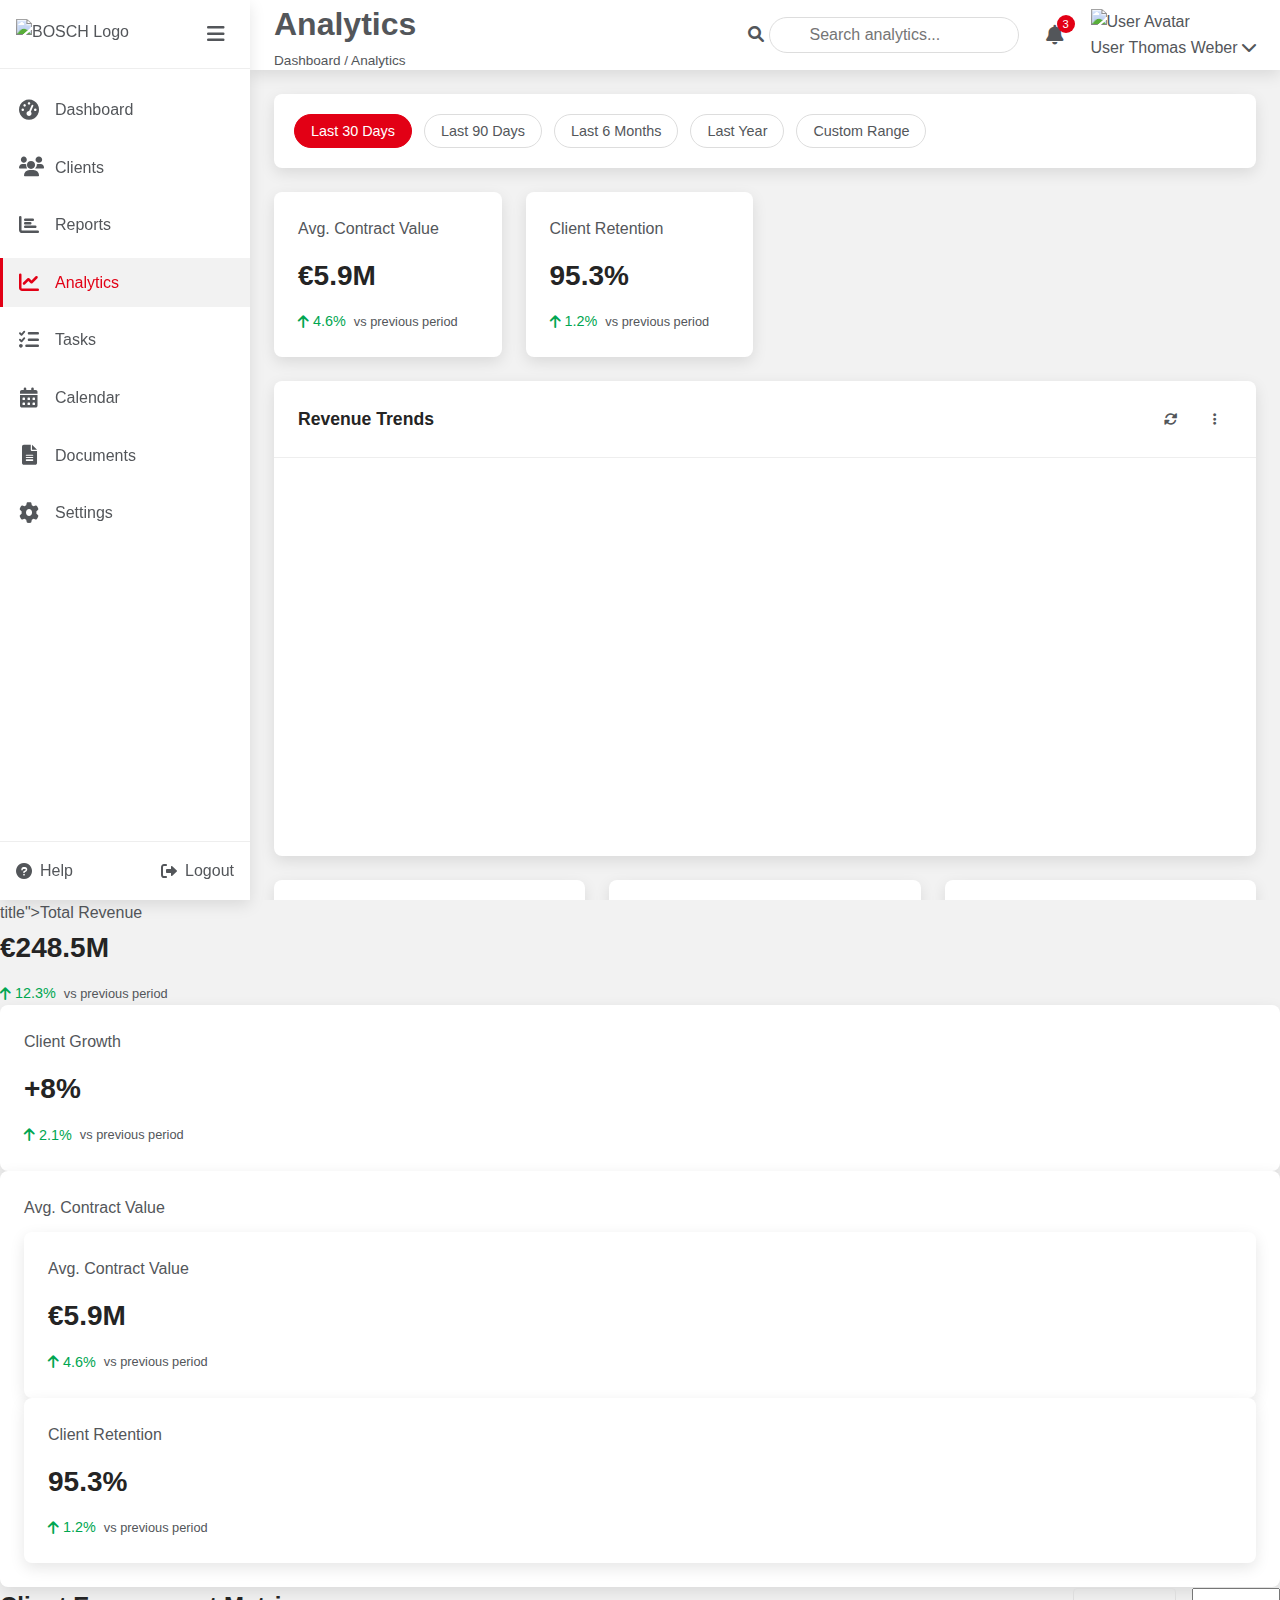
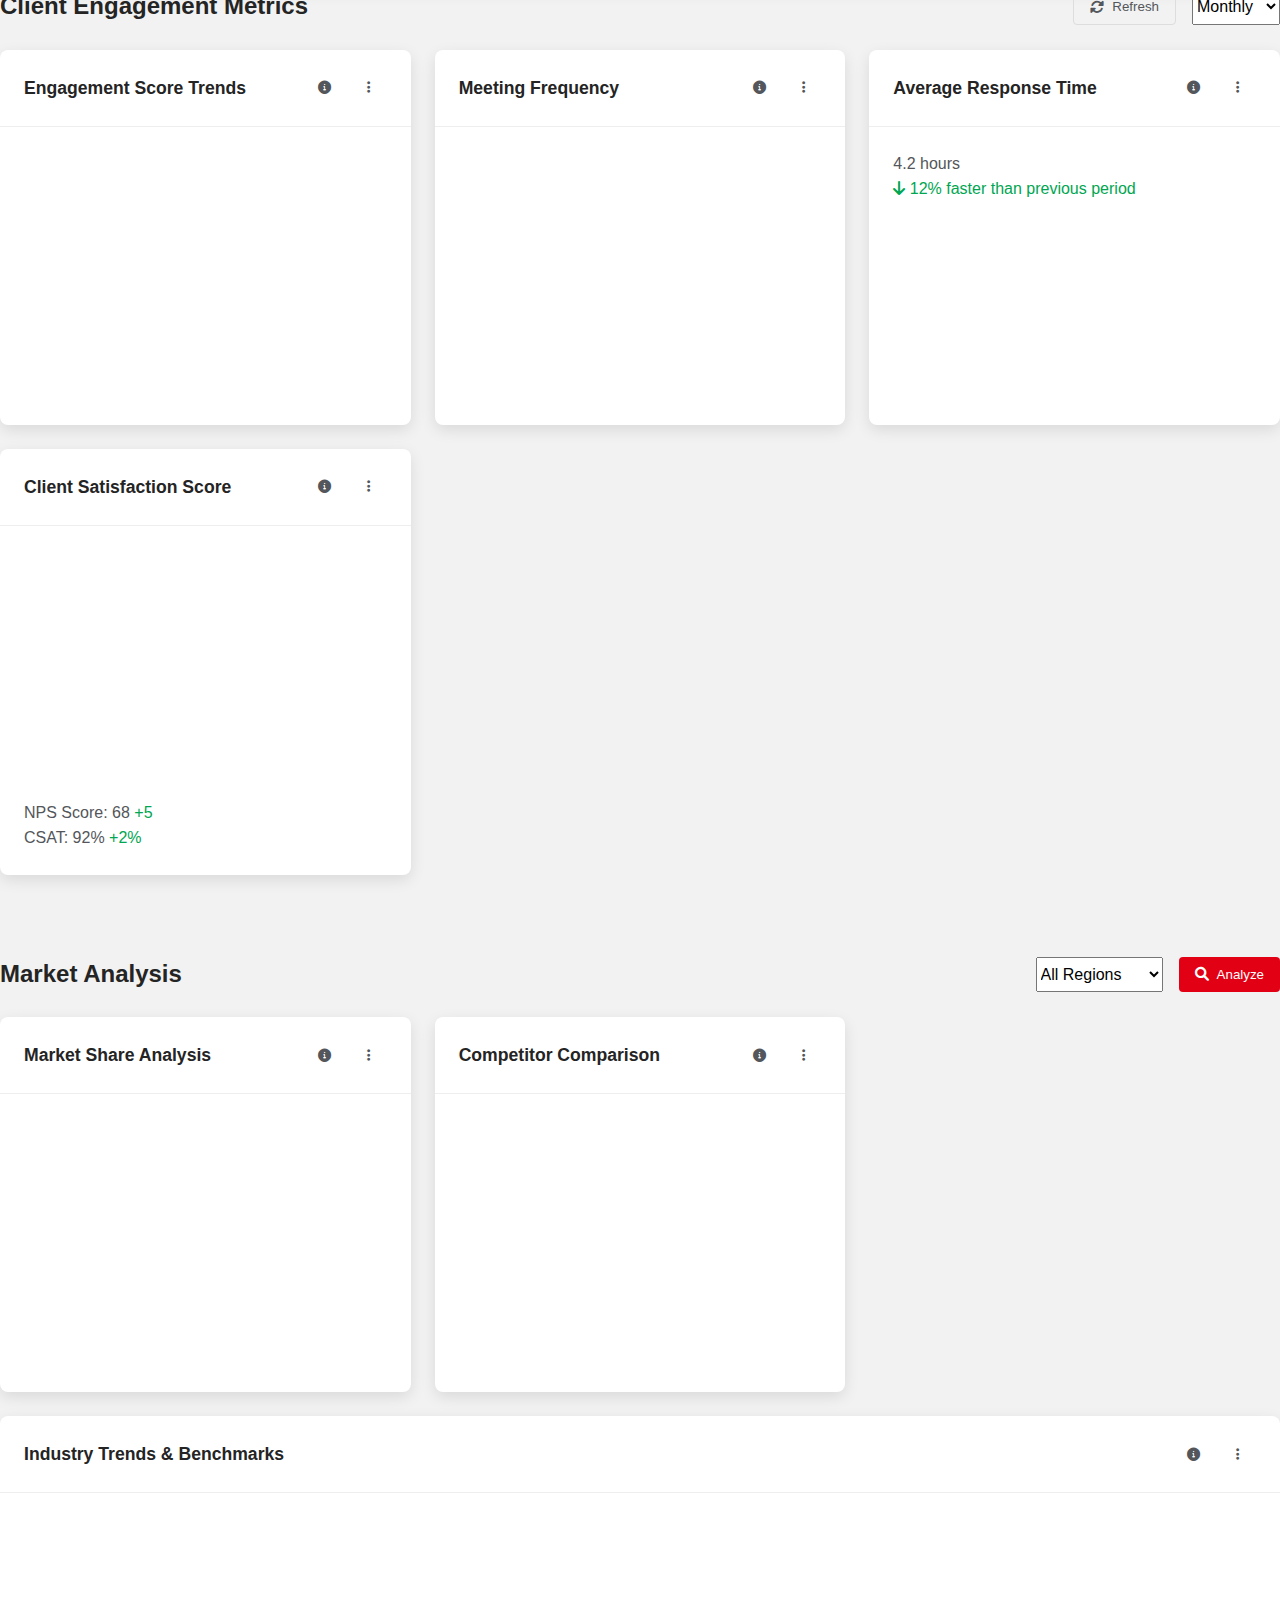
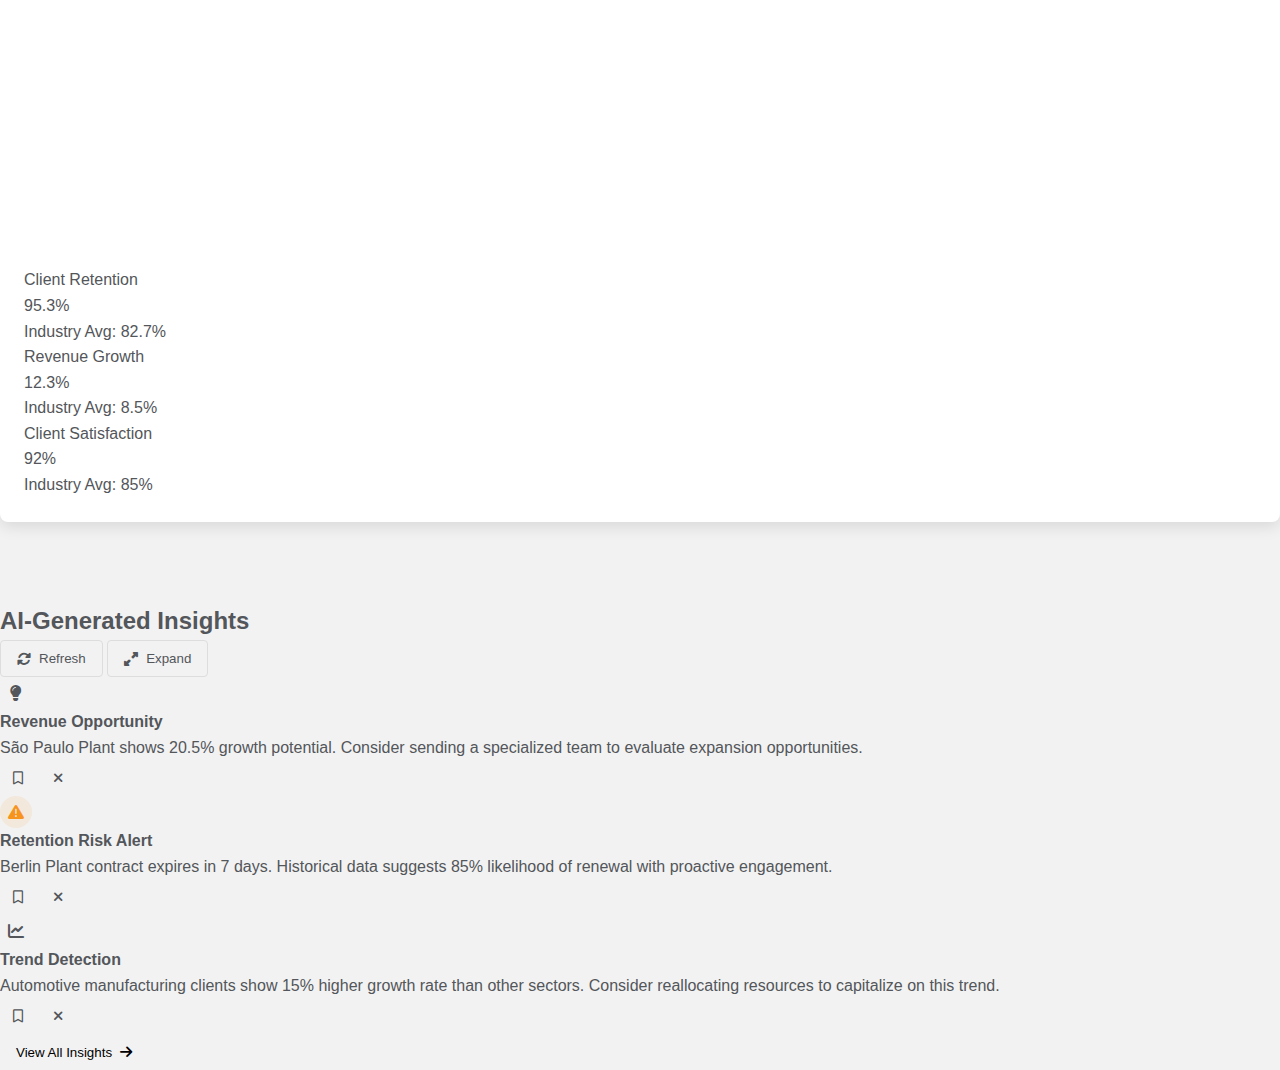
==== analytics.html @ 1b604977 "update" ====
<!DOCTYPE html>
<html lang="en">
<head>
    <meta charset="UTF-8">
    <meta name="viewport" content="width=device-width, initial-scale=1.0">
    <title>Analytics - BOSCH CMS</title>
    <link rel="stylesheet" href="css/analytics.css">
    <link rel="stylesheet" href="https://cdnjs.cloudflare.com/ajax/libs/font-awesome/6.0.0-beta3/css/all.min.css">
    <link rel="shortcut icon" href="assets/favicon.ico" type="image/x-icon">
</head>
<body>
    <div class="dashboard-container">
        <!-- Sidebar Navigation -->
        <aside class="sidebar">
            <div class="sidebar-header">
                <img src="assets/bosch-logo.png" alt="BOSCH Logo" class="logo">
                <button class="sidebar-toggle" id="sidebarToggle">
                    <i class="fas fa-bars"></i>
                </button>
            </div>
            
            <nav class="sidebar-nav">
                <ul>
                    <li>
                        <a href="dashboard.html">
                            <i class="fas fa-tachometer-alt"></i>
                            <span>Dashboard</span>
                        </a>
                    </li>
                    <li>
                        <a href="clients.html">
                            <i class="fas fa-users"></i>
                            <span>Clients</span>
                        </a>
                    </li>
                    <li>
                        <a href="reports.html">
                            <i class="fas fa-chart-bar"></i>
                            <span>Reports</span>
                        </a>
                    </li>
                    <li class="active">
                        <a href="analytics.html">
                            <i class="fas fa-chart-line"></i>
                            <span>Analytics</span>
                        </a>
                    </li>
                    <li>
                        <a href="tasks.html">
                            <i class="fas fa-tasks"></i>
                            <span>Tasks</span>
                        </a>
                    </li>
                    <li>
                        <a href="calendar.html">
                            <i class="fas fa-calendar-alt"></i>
                            <span>Calendar</span>
                        </a>
                    </li>
                    <li>
                        <a href="documents.html">
                            <i class="fas fa-file-alt"></i>
                            <span>Documents</span>
                        </a>
                    </li>
                    <li>
                        <a href="settings.html">
                            <i class="fas fa-cog"></i>
                            <span>Settings</span>
                        </a>
                    </li>
                </ul>
            </nav>
            
            <div class="sidebar-footer">
                <a href="help.html">
                    <i class="fas fa-question-circle"></i>
                    <span>Help</span>
                </a>
                <a href="index.html" id="logoutBtn">
                    <i class="fas fa-sign-out-alt"></i>
                    <span>Logout</span>
                </a>
            </div>
        </aside>

        <!-- Main Content Area -->
        <main class="main-content">
            <!-- Top Navigation Bar -->
<header class="top-navbar">
    <div class="header-left">
        <h1>Analytics</h1>
        <div class="breadcrumb-container">
            <nav class="breadcrumb">
                <a href="dashboard.html">Dashboard</a> / 
                <span>Analytics</span>
            </nav>
        </div>
    </div>
    
    <div class="navbar-actions">
        <div class="search-container">
            <span class="search-icon">
                <i class="fas fa-search"></i>
            </span>
            <input type="text" placeholder="Search analytics..." id="analyticsSearch">
        </div>
        
        <div class="notifications">
            <button class="notification-btn">
                <i class="fas fa-bell"></i>
                <span class="notification-badge">3</span>
            </button>
            <div class="notification-dropdown">
                <div class="notification-header">
                    <h3>Notifications</h3>
                    <a href="#" id="markAllRead">Mark all as read</a>
                </div>
                <ul class="notification-list">
                    <li class="unread">
                        <div class="notification-icon">
                            <i class="fas fa-user-plus"></i>
                        </div>
                        <div class="notification-content">
                            <p>New client <strong>Stuttgart Plant</strong> has been added</p>
                            <span class="notification-time">1 hour ago</span>
                        </div>
                    </li>
                    <li class="unread">
                        <div class="notification-icon">
                            <i class="fas fa-file-alt"></i>
                        </div>
                        <div class="notification-content">
                            <p>Monthly report for <strong>Munich Plant</strong> is ready</p>
                            <span class="notification-time">3 hours ago</span>
                        </div>
                    </li>
                    <li class="unread">
                        <div class="notification-icon">
                            <i class="fas fa-exclamation-triangle"></i>
                        </div>
                        <div class="notification-content">
                            <p><strong>Berlin Plant</strong> contract is expiring in 7 days</p>
                            <span class="notification-time">Yesterday</span>
                        </div>
                    </li>
                </ul>
                <div class="notification-footer">
                    <a href="notifications.html">View all notifications</a>
                </div>
            </div>
        </div>
        
        <div class="user-profile">
            <div class="avatar-container">
                <img src="assets/user-avatar.jpg" alt="User Avatar">
            </div>
            <div class="user-info">
                <span class="user-label">User</span>
                <span class="user-name">Thomas Weber</span>
                <i class="fas fa-chevron-down"></i>
            </div>
            <div class="profile-dropdown">
                <ul>
                    <li>
                        <a href="profile.html">
                            <i class="fas fa-user"></i>
                            My Profile
                        </a>
                    </li>
                    <li>
                        <a href="settings.html">
                            <i class="fas fa-cog"></i>
                            Settings
                        </a>
                    </li>
                    <li>
                        <a href="help.html">
                            <i class="fas fa-question-circle"></i>
                            Help Center
                        </a>
                    </li>
                    <li class="divider"></li>
                    <li>
                        <a href="index.html" id="logoutBtnMenu">
                            <i class="fas fa-sign-out-alt"></i>
                            Logout
                        </a>
                    </li>
                </ul>
            </div>
        </div>
    </div>
</header>

            <!-- Analytics Content -->
            <div class="content-wrapper">
                <!-- Date Range Filter -->
                <div class="date-range-filter">
                    <div class="date-range-presets">
                        <button class="date-preset active" data-range="30">Last 30 Days</button>
                        <button class="date-preset" data-range="90">Last 90 Days</button>
                        <button class="date-preset" data-range="180">Last 6 Months</button>
                        <button class="date-preset" data-range="365">Last Year</button>
                        <button class="date-preset" data-range="custom">Custom Range</button>
                    </div>
                    <div class="date-range-custom" style="display: none;">
                        <div class="date-inputs">
                            <div class="date-input-group">
                                <label for="startDate">Start Date</label>
                                <input type="date" id="startDate">
                            </div>
                            <span class="date-separator">to</span>
                            <div class="date-input-group">
                                <label for="endDate">End Date</label>
                                <input type="date" id="endDate">
                            </div>
                        </div>
                        <button class="btn btn-primary" id="applyDateRange">Apply</button>
                    </div>
                </div>

                <!-- KPI Summary Cards -->
                <div class="kpi-cards">
                    <div class="kpi-card">
                        <div class="kpi-title">Avg. Contract Value</div>
                        <div class="kpi-value">€5.9M</div>
                        <div class="kpi-trend positive">
                            <i class="fas fa-arrow-up"></i> 4.6%
                            <span>vs previous period</span>
                        </div>
                    </div>
                    
                    <div class="kpi-card">
                        <div class="kpi-title">Client Retention</div>
                        <div class="kpi-value">95.3%</div>
                        <div class="kpi-trend positive">
                            <i class="fas fa-arrow-up"></i> 1.2%
                            <span>vs previous period</span>
                        </div>
                    </div>
                </div>

                <!-- Main Analytics Dashboard -->
                <div class="analytics-dashboard">
                    <!-- Revenue Trends -->
                    <div class="analytics-card large">
                        <div class="card-header">
                            <h3>Revenue Trends</h3>
                            <div class="card-actions">
                                <button class="btn-icon" title="Refresh">
                                    <i class="fas fa-sync-alt"></i>
                                </button>
                                <button class="btn-icon" title="More Options">
                                    <i class="fas fa-ellipsis-v"></i>
                                </button>
                            </div>
                        </div>
                        <div class="card-body">
                            <div class="chart-container large">
                                <canvas id="revenueTrendChart"></canvas>
                            </div>
                        </div>
                    </div>
                    
                    <!-- Client Distribution -->
                    <div class="analytics-card">
                        <div class="card-header">
                            <h3>Client Distribution</h3>
                            <div class="card-actions">
                                <button class="btn-icon" title="Refresh">
                                    <i class="fas fa-sync-alt"></i>
                                </button>
                                <button class="btn-icon" title="More Options">
                                    <i class="fas fa-ellipsis-v"></i>
                                </button>
                            </div>
                        </div>
                        <div class="card-body">
                            <div class="chart-container">
                                <canvas id="clientDistributionChart"></canvas>
                            </div>
                        </div>
                    </div>
                    
                    <!-- Performance by Region -->
                    <div class="analytics-card">
                        <div class="card-header">
                            <h3>Performance by Region</h3>
                            <div class="card-actions">
                                <button class="btn-icon" title="Refresh">
                                    <i class="fas fa-sync-alt"></i>
                                </button>
                                <button class="btn-icon" title="More Options">
                                    <i class="fas fa-ellipsis-v"></i>
                                </button>
                            </div>
                        </div>
                        <div class="card-body">
                            <div class="chart-container">
                                <canvas id="regionPerformanceChart"></canvas>
                            </div>
                        </div>
                    </div>
                    
                    <!-- Top Performing Clients -->
                    <div class="analytics-card">
                        <div class="card-header">
                            <h3>Top Performing Clients</h3>
                            <div class="card-actions">
                                <a href="#" class="view-all">View All</a>
                            </div>
                        </div>
                        <div class="card-body">
                            <ul class="ranking-list">
                                <li class="ranking-item">
                                    <div class="rank">1</div>
                                    <div class="rank-info">
                                        <h4>Stuttgart Plant</h4>
                                        <p>Automotive Manufacturing</p>
                                    </div>
                                    <div class="rank-value">€8.5M</div>
                                </li>
                                <li class="ranking-item">
                                    <div class="rank">2</div>
                                    <div class="rank-info">
                                        <h4>Munich Plant</h4>
                                        <p>Electronics Manufacturing</p>
                                    </div>
                                    <div class="rank-value">€6.2M</div>
                                </li>
                                <li class="ranking-item">
                                    <div class="rank">3</div>
                                    <div class="rank-info">
                                        <h4>Shanghai Plant</h4>
                                        <p>Automotive Manufacturing</p>
                                    </div>
                                    <div class="rank-value">€5.8M</div>
                                </li>
                                <li class="ranking-item">
                                    <div class="rank">4</div>
                                    <div class="rank-info">
                                        <h4>Chicago Distribution</h4>
                                        <p>Distribution Center</p>
                                    </div>
                                    <div class="rank-value">€5.2M</div>
                                </li>
                                <li class="ranking-item">
                                    <div class="rank">5</div>
                                    <div class="rank-info">
                                        <h4>Berlin Plant</h4>
                                        <p>Research & Development</p>
                                    </div>
                                    <div class="rank-value">€4.7M</div>
                                </li>
                            </ul>
                        </div>
                    </div>
                    
                    <!-- Growth Opportunities -->
                    <div class="analytics-card">
                        <div class="card-header">
                            <h3>Growth Opportunities</h3>
                            <div class="card-actions">
                                <a href="#" class="view-all">View All</a>
                            </div>
                        </div>
                        <div class="card-body">
                            <ul class="ranking-list">
                                <li class="ranking-item">
                                    <div class="rank">
                                        <i class="fas fa-arrow-up positive"></i>
                                    </div>
                                    <div class="rank-info">
                                        <h4>São Paulo Plant</h4>
                                        <p>20.5% growth potential</p>
                                    </div>
                                    <div class="rank-value"><span class="badge badge-success">High</span></div>
                                </li>
                                <li class="ranking-item">
                                    <div class="rank">
                                        <i class="fas fa-arrow-up positive"></i>
                                    </div>
                                    <div class="rank-info">
                                        <h4>Bangalore Facility</h4>
                                        <p>18.2% growth potential</p>
                                    </div>
                                    <div class="rank-value"><span class="badge badge-success">High</span></div>
                                </li>
                                <li class="ranking-item">
                                    <div class="rank">
                                        <i class="fas fa-arrow-up positive"></i>
                                    </div>
                                    <div class="rank-info">
                                        <h4>Chicago Distribution</h4>
                                        <p>12.7% growth potential</p>
                                    </div>
                                    <div class="rank-value"><span class="badge badge-warning">Medium</span></div>
                                </li>
                                <li class="ranking-item">
                                    <div class="rank">
                                        <i class="fas fa-arrow-up positive"></i>
                                    </div>
                                    <div class="rank-info">
                                        <h4>Munich Plant</h4>
                                        <p>9.4% growth potential</p>
                                    </div>
                                    <div class="rank-value"><span class="badge badge-warning">Medium</span></div>
                                </li>
                                <li class="ranking-item">
                                    <div class="rank">
                                        <i class="fas fa-arrow-up positive"></i>
                                    </div>
                                    <div class="rank-info">
                                        <h4>Berlin Plant</h4>
                                        <p>5.2% growth potential</p>
                                    </div>
                                    <div class="rank-value"><span class="badge badge-secondary">Low</span></div>
                                </li>
                            </ul>
                        </div>
                    </div>
                    
                    <!-- Retention Risk Clients -->
                    <div class="analytics-card">
                        <div class="card-header">
                            <h3>Retention Risk</h3>
                            <div class="card-actions">
                                <a href="#" class="view-all">View All</a>
                            </div>
                        </div>
                        <div class="card-body">
                            <ul class="ranking-list">
                                <li class="ranking-item">
                                    <div class="rank">
                                        <i class="fas fa-exclamation-triangle warning"></i>
                                    </div>
                                    <div class="rank-info">
                                        <h4>Berlin Plant</h4>
                                        <p>Contract expires in 7 days</p>
                                    </div>
                                    <div class="rank-value"><span class="badge badge-danger">High Risk</span></div>
                                </li>
                                <li class="ranking-item">
                                    <div class="rank">
                                        <i class="fas fa-exclamation-triangle warning"></i>
                                    </div>
                                    <div class="rank-info">
                                        <h4>Chicago Distribution</h4>
                                        <p>3 months since last contact</p>
                                    </div>
                                    <div class="rank-value"><span class="badge badge-warning">Medium Risk</span></div>
                                </li>
                                <li class="ranking-item">
                                    <div class="rank">
                                        <i class="fas fa-exclamation-triangle warning"></i>
                                    </div>
                                    <div class="rank-info">
                                        <h4>Bangalore Facility</h4>
                                        <p>Decreasing engagement</p>
                                    </div>
                                    <div class="rank-value"><span class="badge badge-warning">Medium Risk</span></div>
                                </li>
                            </ul>
                        </div>
                    </div>
                </div>

                <!-- Comparison and Forecasting Section -->
                <div class="section-header">
                    <h2>Analysis & Forecasting</h2>
                    <a href="#" class="view-all">View Full Reports</a>
                </div>

                <div class="analytics-dashboard">
                    <!-- Year over Year Comparison -->
                    <div class="analytics-card large">
                        <div class="card-header">
                            <h3>Year over Year Comparison</h3>
                            <div class="card-actions">
                                <button class="btn-icon" title="Refresh">
                                    <i class="fas fa-sync-alt"></i>
                                </button>
                                <button class="btn-icon" title="More Options">
                                    <i class="fas fa-ellipsis-v"></i>
                                </button>
                            </div>
                        </div>
                        <div class="card-body">
                            <div class="chart-container large">
                                <canvas id="yearComparisonChart"></canvas>
                            </div>
                        </div>
                    </div>
                    
                    <!-- Revenue Forecast -->
                    <div class="analytics-card">
                        <div class="card-header">
                            <h3>Revenue Forecast</h3>
                            <div class="card-actions">
                                <button class="btn-icon" title="Refresh">
                                    <i class="fas fa-sync-alt"></i>
                                </button>
                                <button class="btn-icon" title="More Options">
                                    <i class="fas fa-ellipsis-v"></i>
                                </button>
                            </div>
                        </div>
                        <div class="card-body">
                            <div class="chart-container">
                                <canvas id="revenueForecastChart"></canvas>
                            </div>
                        </div>
                    </div>
                    
                    <!-- Seasonal Trends -->
                    <div class="analytics-card">
                        <div class="card-header">
                            <h3>Seasonal Trends</h3>
                            <div class="card-actions">
                                <button class="btn-icon" title="Refresh">
                                    <i class="fas fa-sync-alt"></i>
                                </button>
                                <button class="btn-icon" title="More Options">
                                    <i class="fas fa-ellipsis-v"></i>
                                </button>
                            </div>
                        </div>
                        <div class="card-body">
                            <div class="chart-container">
                                <canvas id="seasonalTrendsChart"></canvas>
                            </div>
                        </div>
                    </div>
                    
                    <!-- Key Insights -->
                    <div class="analytics-card">
                        <div class="card-header">
                            <h3>Key Insights</h3>
                            <div class="card-actions">
                                <button class="btn-icon" title="Refresh">
                                    <i class="fas fa-sync-alt"></i>
                                </button>
                            </div>
                        </div>
                        <div class="card-body insight-list">
                            <div class="insight-item">
                                <div class="insight-icon positive">
                                    <i class="fas fa-arrow-up"></i>
                                </div>
                                <div class="insight-content">
                                    <h4>Revenue Growth</h4>
                                    <p>Revenue has increased by 12.3% compared to the same period last year, primarily driven by growth in the Automotive sector.</p>
                                </div>
                            </div>
                            <div class="insight-item">
                                <div class="insight-icon positive">
                                    <i class="fas fa-users"></i>
                                </div>
                                <div class="insight-content">
                                    <h4>Client Acquisition</h4>
                                    <p>Client acquisition rate has improved by 8%, with particularly strong growth in the Asia-Pacific region.</p>
                                </div>
                            </div>
                            <div class="insight-item">
                                <div class="insight-icon warning">
                                    <i class="fas fa-exclamation-triangle"></i>
                                </div>
                                <div class="insight-content">
                                    <h4>Contract Renewals</h4>
                                    <p>3 major contracts are due for renewal in the next 30 days. Historical renewal rate is 92%.</p>
                                </div>
                            </div>
                            <div class="insight-item">
                                <div class="insight-icon negative">
                                    <i class="fas fa-arrow-down"></i>
                                </div>
                                <div class="insight-content">
                                    <h4>Q3 Forecast Adjustment</h4>
                                    <p>Q3 revenue forecast has been adjusted down by 2.5% due to anticipated market fluctuations.</p>
                                </div>
                            </div>
                        </div>
                    </div>
                </div>

                <!-- Advanced Analytics Section -->
                <div class="section-header">
                    <h2>Advanced Analytics</h2>
                    <div class="section-actions">
                        <button class="btn btn-outline" id="exportAnalyticsBtn">
                            <i class="fas fa-download"></i> Export Data
                        </button>
                        <button class="btn btn-primary" id="customAnalyticsBtn">
                            <i class="fas fa-cogs"></i> Custom Analysis
                        </button>
                    </div>
                </div>

                <!-- Custom Analysis Form -->
                <div class="custom-analysis-form">
                    <div class="form-row">
                        <div class="form-group">
                            <label for="analysisType">Analysis Type</label>
                            <select id="analysisType">
                                <option value="correlation">Correlation Analysis</option>
                                <option value="regression">Regression Analysis</option>
                                <option value="segment">Segmentation Analysis</option>
                                <option value="forecast">Predictive Forecast</option>
                            </select>
                        </div>
                        <div class="form-group">
                            <label for="analysisPrimary">Primary Metric</label>
                            <select id="analysisPrimary">
                                <option value="revenue">Revenue</option>
                                <option value="clients">Client Count</option>
                                <option value="contracts">Contract Value</option>
                                <option value="retention">Retention Rate</option>
                            </select>
                        </div>
                        <div class="form-group">
                            <label for="analysisSecondary">Secondary Metric</label>
                            <select id="analysisSecondary">
                                <option value="none">None</option>
                                <option value="time">Time (Temporal)</option>
                                <option value="region">Region</option>
                                <option value="type">Client Type</option>
                                <option value="size">Client Size</option>
                            </select>
                        </div>
                        <div class="form-group">
                            <label>&nbsp;</label>
                            <button class="btn btn-primary" id="runAnalysisBtn">
                                Run Analysis
                            </button>
                        </div>
                    </div>
                </div>

                <!-- Advanced Analytics Results (Initially Hidden) -->
                <div class="advanced-analytics-result" style="display: none;">
                    <div class="analytics-card large">
                        <div class="card-header">
                            <h3 id="analysisResultTitle">Correlation Analysis: Revenue vs Time</h3>
                            <div class="card-actions">
                                <button class="btn-icon" title="Download Results">
                                    <i class="fas fa-download"></i>
                                </button>
                                <button class="btn-icon" title="Close Analysis" id="closeAnalysisBtn">
                                    <i class="fas fa-times"></i>
                                </button>
                            </div>
                        </div>
                        <div class="card-body">
                            <div class="chart-container large">
                                <canvas id="customAnalysisChart"></canvas>
                            </div>
                            <div class="analysis-insights">
                                <h4>Analysis Insights</h4>
                                <ul>
                                    <li>Strong positive correlation (0.87) between revenue and time period, indicating consistent growth</li>
                                    <li>Seasonal patterns detected with peaks in Q2 and Q4</li>
                                    <li>Confidence interval: 95% (p &lt; 0.05)</li>
                                    <li>Prediction accuracy: 92.5% based on historical data validation</li>
                                </ul>
                            </div>
                        </div>
                    </div>
                </div>
            </div>
        </main>
    </div>

    <!-- Export Options Modal -->
    <div class="modal" id="exportModal">
        <div class="modal-content">
            <div class="modal-header">
                <h2>Export Analytics Data</h2>
                <button class="modal-close"><i class="fas fa-times"></i></button>
            </div>
            <div class="modal-body">
                <form id="exportForm">
                    <div class="form-group">
                        <label for="exportDatasets">Select Datasets</label>
                        <div class="checkbox-container">
                            <div class="checkbox-item">
                                <input type="checkbox" id="exportRevenue" checked>
                                <label for="exportRevenue">Revenue Data</label>
                            </div>
                            <div class="checkbox-item">
                                <input type="checkbox" id="exportClients" checked>
                                <label for="exportClients">Client Distribution</label>
                            </div>
                            <div class="checkbox-item">
                                <input type="checkbox" id="exportRegion" checked>
                                <label for="exportRegion">Regional Performance</label>
                            </div>
                            <div class="checkbox-item">
                                <input type="checkbox" id="exportForecast">
                                <label for="exportForecast">Forecast Data</label>
                            </div>
                            <div class="checkbox-item">
                                <input type="checkbox" id="exportTrends">
                                <label for="exportTrends">Trend Analysis</label>
                            </div>
                        </div>
                    </div>
                    <div class="form-row">
                        <div class="form-group">
                            <label for="exportFormat">Export Format</label>
                            <select id="exportFormat">
                                <option value="excel">Excel (.xlsx)</option>
                                <option value="csv">CSV</option>
                                <option value="pdf">PDF Report</option>
                                <option value="json">JSON</option>
                            </select>
                        </div>
                        <div class="form-group">
                            <label for="exportDateRange">Date Range</label>
                            <select id="exportDateRange">
                                <option value="current">Current Period</option>
                                <option value="30">Last 30 Days</option>
                                <option value="90">Last 90 Days</option>
                                <option value="180">Last 6 Months</option>
                                <option value="365">Last Year</option>
                                <option value="all">All Available Data</option>
                            </select>
                        </div>
                    </div>
                    <div class="form-group">
                        <label>Additional Options</label>
                        <div class="checkbox-container">
                            <div class="checkbox-item">
                                <input type="checkbox" id="includeCharts" checked>
                                <label for="includeCharts">Include Charts/Visualizations</label>
                            </div>
                            <div class="checkbox-item">
                                <input type="checkbox" id="includeAnalysis" checked>
                                <label for="includeAnalysis">Include Analysis/Insights</label>
                            </div>
                            <div class="checkbox-item">
                                <input type="checkbox" id="scheduleExport">
                                <label for="scheduleExport">Schedule Recurring Export</label>
                            </div>
                        </div>
                    </div>
                </form>
            </div>
            <div class="modal-footer">
                <button class="btn btn-outline" id="cancelExportBtn">Cancel</button>
                <button class="btn btn-primary" id="confirmExportBtn">Export Data</button>
            </div>
        </div>
    </div>

    <!-- Include Chart.js for interactive charts -->
    <script src="https://cdnjs.cloudflare.com/ajax/libs/Chart.js/3.9.1/chart.min.js"></script>
    <script src="js/analytics.js"></script>
</body>
</html>title">Total Revenue</div>
                        <div class="kpi-value">€248.5M</div>
                        <div class="kpi-trend positive">
                            <i class="fas fa-arrow-up"></i> 12.3%
                            <span>vs previous period</span>
                        </div>
                    </div>
                    
                    <div class="kpi-card">
                        <div class="kpi-title">Client Growth</div>
                        <div class="kpi-value">+8%</div>
                        <div class="kpi-trend positive">
                            <i class="fas fa-arrow-up"></i> 2.1%
                            <span>vs previous period</span>
                        </div>
                    </div>
                    
                    <div class="kpi-card">
                        <div class="kpi-title">Avg. Contract Value</div><div class="kpi-card">
                        <div class="kpi-title">Avg. Contract Value</div>
                        <div class="kpi-value">€5.9M</div>
                        <div class="kpi-trend positive">
                            <i class="fas fa-arrow-up"></i> 4.6%
                            <span>vs previous period</span>
                        </div>
                    </div>
                    
                    <div class="kpi-card">
                        <div class="kpi-title">Client Retention</div>
                        <div class="kpi-value">95.3%</div>
                        <div class="kpi-trend positive">
                            <i class="fas fa-arrow-up"></i> 1.2%
                            <span>vs previous period</span>
                        </div>
                    </div>
                </div>

                <!-- Analytics Dashboard Section for Client Engagement Metrics -->
                <div class="section-header">
                    <h2>Client Engagement Metrics</h2>
                    <div class="section-actions">
                        <button class="btn btn-outline" id="refreshEngagementBtn">
                            <i class="fas fa-sync-alt"></i> Refresh
                        </button>
                        <select id="engagementPeriodSelect">
                            <option value="weekly">Weekly</option>
                            <option value="monthly" selected>Monthly</option>
                            <option value="quarterly">Quarterly</option>
                        </select>
                    </div>
                </div>

                <div class="analytics-dashboard">
                    <!-- Client Engagement Score -->
                    <div class="analytics-card">
                        <div class="card-header">
                            <h3>Engagement Score Trends</h3>
                            <div class="card-actions">
                                <button class="btn-icon" title="Information">
                                    <i class="fas fa-info-circle"></i>
                                </button>
                                <button class="btn-icon" title="More Options">
                                    <i class="fas fa-ellipsis-v"></i>
                                </button>
                            </div>
                        </div>
                        <div class="card-body">
                            <div class="chart-container">
                                <canvas id="engagementScoreChart"></canvas>
                            </div>
                        </div>
                    </div>
                    
                    <!-- Meeting Frequency -->
                    <div class="analytics-card">
                        <div class="card-header">
                            <h3>Meeting Frequency</h3>
                            <div class="card-actions">
                                <button class="btn-icon" title="Information">
                                    <i class="fas fa-info-circle"></i>
                                </button>
                                <button class="btn-icon" title="More Options">
                                    <i class="fas fa-ellipsis-v"></i>
                                </button>
                            </div>
                        </div>
                        <div class="card-body">
                            <div class="chart-container">
                                <canvas id="meetingFrequencyChart"></canvas>
                            </div>
                        </div>
                    </div>
                    
                    <!-- Response Time -->
                    <div class="analytics-card">
                        <div class="card-header">
                            <h3>Average Response Time</h3>
                            <div class="card-actions">
                                <button class="btn-icon" title="Information">
                                    <i class="fas fa-info-circle"></i>
                                </button>
                                <button class="btn-icon" title="More Options">
                                    <i class="fas fa-ellipsis-v"></i>
                                </button>
                            </div>
                        </div>
                        <div class="card-body">
                            <div class="metric-large">
                                <span class="metric-value">4.2</span>
                                <span class="metric-unit">hours</span>
                            </div>
                            <div class="metric-comparison positive">
                                <i class="fas fa-arrow-down"></i> 12% faster than previous period
                            </div>
                            <div class="mini-chart">
                                <canvas id="responseTimeChart"></canvas>
                            </div>
                        </div>
                    </div>
                    
                    <!-- Satisfaction Score -->
                    <div class="analytics-card">
                        <div class="card-header">
                            <h3>Client Satisfaction Score</h3>
                            <div class="card-actions">
                                <button class="btn-icon" title="Information">
                                    <i class="fas fa-info-circle"></i>
                                </button>
                                <button class="btn-icon" title="More Options">
                                    <i class="fas fa-ellipsis-v"></i>
                                </button>
                            </div>
                        </div>
                        <div class="card-body">
                            <div class="chart-container">
                                <canvas id="satisfactionScoreChart"></canvas>
                            </div>
                            <div class="score-indicators">
                                <div class="score-indicator">
                                    <span class="indicator-label">NPS Score:</span>
                                    <span class="indicator-value">68</span>
                                    <span class="indicator-trend positive">+5</span>
                                </div>
                                <div class="score-indicator">
                                    <span class="indicator-label">CSAT:</span>
                                    <span class="indicator-value">92%</span>
                                    <span class="indicator-trend positive">+2%</span>
                                </div>
                            </div>
                        </div>
                    </div>
                </div>

                <!-- Market Analysis Section -->
                <div class="section-header">
                    <h2>Market Analysis</h2>
                    <div class="section-actions">
                        <select id="marketRegionSelect">
                            <option value="all">All Regions</option>
                            <option value="europe">Europe</option>
                            <option value="namerica">North America</option>
                            <option value="samerica">South America</option>
                            <option value="asia">Asia-Pacific</option>
                        </select>
                        <button class="btn btn-primary" id="marketAnalysisBtn">
                            <i class="fas fa-search"></i> Analyze
                        </button>
                    </div>
                </div>

                <div class="analytics-dashboard">
                    <!-- Market Share Analysis -->
                    <div class="analytics-card">
                        <div class="card-header">
                            <h3>Market Share Analysis</h3>
                            <div class="card-actions">
                                <button class="btn-icon" title="Information">
                                    <i class="fas fa-info-circle"></i>
                                </button>
                                <button class="btn-icon" title="More Options">
                                    <i class="fas fa-ellipsis-v"></i>
                                </button>
                            </div>
                        </div>
                        <div class="card-body">
                            <div class="chart-container">
                                <canvas id="marketShareChart"></canvas>
                            </div>
                        </div>
                    </div>
                    
                    <!-- Competitor Analysis -->
                    <div class="analytics-card">
                        <div class="card-header">
                            <h3>Competitor Comparison</h3>
                            <div class="card-actions">
                                <button class="btn-icon" title="Information">
                                    <i class="fas fa-info-circle"></i>
                                </button>
                                <button class="btn-icon" title="More Options">
                                    <i class="fas fa-ellipsis-v"></i>
                                </button>
                            </div>
                        </div>
                        <div class="card-body">
                            <div class="chart-container">
                                <canvas id="competitorChart"></canvas>
                            </div>
                        </div>
                    </div>
                    
                    <!-- Industry Trends -->
                    <div class="analytics-card large">
                        <div class="card-header">
                            <h3>Industry Trends & Benchmarks</h3>
                            <div class="card-actions">
                                <button class="btn-icon" title="Information">
                                    <i class="fas fa-info-circle"></i>
                                </button>
                                <button class="btn-icon" title="More Options">
                                    <i class="fas fa-ellipsis-v"></i>
                                </button>
                            </div>
                        </div>
                        <div class="card-body">
                            <div class="chart-container large">
                                <canvas id="industryTrendsChart"></canvas>
                            </div>
                            <div class="benchmark-indicators">
                                <div class="benchmark-item">
                                    <div class="benchmark-label">Client Retention</div>
                                    <div class="benchmark-bar">
                                        <div class="benchmark-progress" style="width: 95.3%;">95.3%</div>
                                    </div>
                                    <div class="benchmark-industry">Industry Avg: 82.7%</div>
                                </div>
                                <div class="benchmark-item">
                                    <div class="benchmark-label">Revenue Growth</div>
                                    <div class="benchmark-bar">
                                        <div class="benchmark-progress" style="width: 12.3%;">12.3%</div>
                                    </div>
                                    <div class="benchmark-industry">Industry Avg: 8.5%</div>
                                </div>
                                <div class="benchmark-item">
                                    <div class="benchmark-label">Client Satisfaction</div>
                                    <div class="benchmark-bar">
                                        <div class="benchmark-progress" style="width: 92%;">92%</div>
                                    </div>
                                    <div class="benchmark-industry">Industry Avg: 85%</div>
                                </div>
                            </div>
                        </div>
                    </div>
                </div>

                <!-- Insights Panel -->
                <div class="insights-panel">
                    <div class="insights-header">
                        <h2>AI-Generated Insights</h2>
                        <div class="insights-actions">
                            <button class="btn btn-outline btn-sm" id="refreshInsightsBtn">
                                <i class="fas fa-sync-alt"></i> Refresh
                            </button>
                            <button class="btn btn-outline btn-sm" id="expandInsightsBtn">
                                <i class="fas fa-expand-alt"></i> Expand
                            </button>
                        </div>
                    </div>
                    <div class="insights-content">
                        <div class="insight-card">
                            <div class="insight-icon">
                                <i class="fas fa-lightbulb"></i>
                            </div>
                            <div class="insight-text">
                                <h4>Revenue Opportunity</h4>
                                <p>São Paulo Plant shows 20.5% growth potential. Consider sending a specialized team to evaluate expansion opportunities.</p>
                            </div>
                            <div class="insight-actions">
                                <button class="btn-icon" title="Save Insight">
                                    <i class="far fa-bookmark"></i>
                                </button>
                                <button class="btn-icon" title="Dismiss">
                                    <i class="fas fa-times"></i>
                                </button>
                            </div>
                        </div>
                        <div class="insight-card">
                            <div class="insight-icon warning">
                                <i class="fas fa-exclamation-triangle"></i>
                            </div>
                            <div class="insight-text">
                                <h4>Retention Risk Alert</h4>
                                <p>Berlin Plant contract expires in 7 days. Historical data suggests 85% likelihood of renewal with proactive engagement.</p>
                            </div>
                            <div class="insight-actions">
                                <button class="btn-icon" title="Save Insight">
                                    <i class="far fa-bookmark"></i>
                                </button>
                                <button class="btn-icon" title="Dismiss">
                                    <i class="fas fa-times"></i>
                                </button>
                            </div>
                        </div>
                        <div class="insight-card">
                            <div class="insight-icon">
                                <i class="fas fa-chart-line"></i>
                            </div>
                            <div class="insight-text">
                                <h4>Trend Detection</h4>
                                <p>Automotive manufacturing clients show 15% higher growth rate than other sectors. Consider reallocating resources to capitalize on this trend.</p>
                            </div>
                            <div class="insight-actions">
                                <button class="btn-icon" title="Save Insight">
                                    <i class="far fa-bookmark"></i>
                                </button>
                                <button class="btn-icon" title="Dismiss">
                                    <i class="fas fa-times"></i>
                                </button>
                            </div>
                        </div>
                    </div>
                    <div class="insights-footer">
                        <button class="btn btn-text" id="viewAllInsightsBtn">
                            View All Insights <i class="fas fa-arrow-right"></i>
                        </button>
                    </div>
                </div>

            </div>
        </main>
    </div>

    <!-- AI Insights Modal -->
    <div class="modal" id="allInsightsModal">
        <div class="modal-content large">
            <div class="modal-header">
                <h2>All AI-Generated Insights</h2>
                <button class="modal-close"><i class="fas fa-times"></i></button>
            </div>
            <div class="modal-body">
                <div class="insights-filter">
                    <div class="filter-group">
                        <label for="insightTypeFilter">Type:</label>
                        <select id="insightTypeFilter">
                            <option value="all">All Types</option>
                            <option value="opportunity">Opportunities</option>
                            <option value="risk">Risks</option>
                            <option value="trend">Trends</option>
                            <option value="anomaly">Anomalies</option>
                        </select>
                    </div>
                    <div class="filter-group">
                        <label for="insightPriorityFilter">Priority:</label>
                        <select id="insightPriorityFilter">
                            <option value="all">All Priorities</option>
                            <option value="high">High</option>
                            <option value="medium">Medium</option>
                            <option value="low">Low</option>
                        </select>
                    </div>
                    <div class="filter-group">
                        <label for="insightDateFilter">Date Range:</label>
                        <select id="insightDateFilter">
                            <option value="all">All Time</option>
                            <option value="today">Today</option>
                            <option value="week">This Week</option>
                            <option value="month">This Month</option>
                        </select>
                    </div>
                </div>
                <div class="insights-list">
                    <!-- List of all insights will be dynamically populated -->
                </div>
            </div>
            <div class="modal-footer">
                <button class="btn btn-outline" id="exportInsightsBtn">Export Insights</button>
                <button class="btn btn-primary" id="createTasksBtn">Create Tasks from Insights</button>
            </div>
        </div>
    </div>

    <!-- Include Chart.js for interactive charts -->
    <script src="https://cdnjs.cloudflare.com/ajax/libs/Chart.js/3.9.1/chart.min.js"></script>
    <script src="js/analytics.js"></script>
</body>
</html>
---- css/analytics.css ----
/* analytics.css - Styling for BOSCH CMS analytics page */

/* Base styles and variables */
:root {
  --bosch-red: #e20015;
  --bosch-dark-red: #c4000f;
  --bosch-gray: #53565a;
  --bosch-light-gray: #f2f2f2;
  --bosch-dark: #242424;
  --bosch-green: #00a651;
  --bosch-orange: #f7941d;
  --bosch-blue: #0077b5;
  --shadow: 0 5px 15px rgba(0, 0, 0, 0.1);
  --transition: all 0.3s ease;
  --sidebar-width: 250px;
  --sidebar-collapsed-width: 64px;
  --header-height: 70px;
}

* {
  margin: 0;
  padding: 0;
  box-sizing: border-box;
}

body {
  font-family: "Arial", "Helvetica Neue", sans-serif;
  color: var(--bosch-gray);
  line-height: 1.6;
  background-color: var(--bosch-light-gray);
  overflow-x: hidden;
}

a {
  text-decoration: none;
  color: inherit;
}

ul {
  list-style: none;
}

button {
  cursor: pointer;
  border: none;
  background: none;
}

input,
select,
textarea {
  font-family: inherit;
  font-size: inherit;
}

.btn {
  display: inline-flex;
  align-items: center;
  justify-content: center;
  padding: 10px 16px;
  border-radius: 4px;
  font-weight: 500;
  transition: var(--transition);
  gap: 8px;
}

.btn i {
  font-size: 14px;
}

.btn-primary {
  background-color: var(--bosch-red);
  color: white;
}

.btn-primary:hover {
  background-color: var(--bosch-dark-red);
}

.btn-outline {
  background-color: transparent;
  color: var(--bosch-gray);
  border: 1px solid #ddd;
}

.btn-outline:hover {
  background-color: var(--bosch-light-gray);
  border-color: var(--bosch-gray);
}

.btn-icon {
  display: inline-flex;
  align-items: center;
  justify-content: center;
  width: 36px;
  height: 36px;
  border-radius: 4px;
  transition: var(--transition);
  color: var(--bosch-gray);
}

.btn-icon:hover {
  background-color: var(--bosch-light-gray);
  color: var(--bosch-dark);
}

.positive {
  color: var(--bosch-green);
}

.negative {
  color: var(--bosch-red);
}

.warning {
  color: var(--bosch-orange);
}

.badge {
  display: inline-block;
  padding: 4px 8px;
  border-radius: 20px;
  font-size: 0.75rem;
  font-weight: 600;
}

.badge-success {
  background-color: rgba(0, 166, 81, 0.1);
  color: var(--bosch-green);
}

.badge-warning {
  background-color: rgba(247, 148, 29, 0.1);
  color: var(--bosch-orange);
}

.badge-danger {
  background-color: rgba(226, 0, 21, 0.1);
  color: var(--bosch-red);
}

.badge-secondary {
  background-color: rgba(83, 86, 90, 0.1);
  color: var(--bosch-gray);
}

/* Dashboard Layout */
.dashboard-container {
  display: flex;
  min-height: 100vh;
}

/* Sidebar Styles */
.sidebar {
  width: var(--sidebar-width);
  background-color: white;
  box-shadow: var(--shadow);
  transition: var(--transition);
  display: flex;
  flex-direction: column;
  height: 100vh;
  position: fixed;
  z-index: 100;
}

.sidebar.collapsed {
  width: var(--sidebar-collapsed-width);
}

.sidebar-header {
  display: flex;
  align-items: center;
  justify-content: space-between;
  padding: 1rem;
  border-bottom: 1px solid #eee;
}

.logo {
  height: 30px;
}

.sidebar-toggle {
  font-size: 1.25rem;
  color: var(--bosch-gray);
  display: flex;
  align-items: center;
  justify-content: center;
  width: 36px;
  height: 36px;
  border-radius: 4px;
}

.sidebar-toggle:hover {
  background-color: var(--bosch-light-gray);
}

.sidebar-nav {
  flex: 1;
  overflow-y: auto;
  padding: 1rem 0;
}

.sidebar-nav ul {
  margin: 0;
  padding: 0;
}

.sidebar-nav li {
  margin-bottom: 0.5rem;
}

.sidebar-nav a {
  display: flex;
  align-items: center;
  padding: 0.75rem 1rem;
  color: var(--bosch-gray);
  transition: var(--transition);
  border-left: 3px solid transparent;
}

.sidebar-nav a i {
  font-size: 1.25rem;
  margin-right: 1rem;
  width: 20px;
  text-align: center;
}

.sidebar-nav a:hover {
  background-color: var(--bosch-light-gray);
}

.sidebar-nav li.active a {
  border-left-color: var(--bosch-red);
  background-color: var(--bosch-light-gray);
  color: var(--bosch-red);
}

.sidebar-footer {
  padding: 1rem;
  border-top: 1px solid #eee;
  display: flex;
  justify-content: space-between;
}

.sidebar-footer a {
  display: flex;
  align-items: center;
  color: var(--bosch-gray);
}

.sidebar-footer a i {
  margin-right: 0.5rem;
}

.sidebar.collapsed .sidebar-nav a span,
.sidebar.collapsed .sidebar-footer a span,
.sidebar.collapsed .logo {
  display: none;
}

.sidebar.collapsed .sidebar-nav a i {
  margin-right: 0;
}

.sidebar.collapsed .sidebar-footer {
  justify-content: center;
}

/* Main Content Area */
.main-content {
  flex: 1;
  margin-left: var(--sidebar-width);
  transition: var(--transition);
  overflow-y: auto;
  height: 100vh;
}

.main-content.expanded {
  margin-left: var(--sidebar-collapsed-width);
}

/* Top Navbar */
.top-navbar {
  background-color: white;
  height: var(--header-height);
  display: flex;
  align-items: center;
  justify-content: space-between;
  padding: 0 1.5rem;
  box-shadow: var(--shadow);
}

.page-title h1 {
  font-size: 1.5rem;
  color: var(--bosch-dark);
  margin-bottom: 0.25rem;
}

.breadcrumb {
  font-size: 0.85rem;
  color: var(--bosch-gray);
}

.breadcrumb a {
  color: var(--bosch-gray);
}

.breadcrumb a:hover {
  color: var(--bosch-red);
}

.navbar-actions {
  display: flex;
  align-items: center;
  gap: 1rem;
}

.search-container {
  position: relative;
}

.search-container input {
  padding: 8px 16px 8px 40px;
  border: 1px solid #ddd;
  border-radius: 20px;
  width: 250px;
  transition: var(--transition);
}

.search-container input:focus {
  outline: none;
  border-color: var(--bosch-red);
  width: 300px;
}

.search-btn {
  position: absolute;
  left: 12px;
  top: 50%;
  transform: translateY(-50%);
  color: var(--bosch-gray);
}

.notifications {
  position: relative;
}

.notification-btn {
  position: relative;
  font-size: 1.25rem;
  color: var(--bosch-gray);
  display: flex;
  align-items: center;
  justify-content: center;
  width: 40px;
  height: 40px;
  border-radius: 50%;
}

.notification-btn:hover {
  background-color: var(--bosch-light-gray);
}

.notification-badge {
  position: absolute;
  top: 0;
  right: 0;
  background-color: var(--bosch-red);
  color: white;
  font-size: 0.7rem;
  width: 18px;
  height: 18px;
  border-radius: 50%;
  display: flex;
  align-items: center;
  justify-content: center;
}

.notification-dropdown {
  position: absolute;
  top: 50px;
  right: 0;
  width: 350px;
  background-color: white;
  border-radius: 6px;
  box-shadow: var(--shadow);
  overflow: hidden;
  z-index: 10;
  display: none;
}

.notifications:hover .notification-dropdown {
  display: block;
}

.notification-header {
  display: flex;
  justify-content: space-between;
  align-items: center;
  padding: 1rem;
  border-bottom: 1px solid #eee;
}

.notification-header h3 {
  font-size: 1rem;
}

.notification-header a {
  font-size: 0.85rem;
  color: var(--bosch-red);
}

.notification-list {
  max-height: 400px;
  overflow-y: auto;
}

.notification-list li {
  display: flex;
  padding: 1rem;
  border-bottom: 1px solid #f2f2f2;
  transition: var(--transition);
}

.notification-list li:hover {
  background-color: var(--bosch-light-gray);
}

.notification-list li.unread {
  border-left: 3px solid var(--bosch-red);
}

.notification-icon {
  width: 36px;
  height: 36px;
  border-radius: 50%;
  background-color: rgba(226, 0, 21, 0.1);
  color: var(--bosch-red);
  display: flex;
  align-items: center;
  justify-content: center;
  margin-right: 1rem;
}

.notification-content p {
  margin-bottom: 0.25rem;
}

.notification-time {
  font-size: 0.8rem;
  color: var(--bosch-gray);
}

.notification-footer {
  padding: 1rem;
  text-align: center;
  border-top: 1px solid #eee;
}

.notification-footer a {
  color: var(--bosch-red);
  font-weight: 500;
}

.user-profile {
  position: relative;
}

.profile-btn {
  display: flex;
  align-items: center;
  gap: 0.5rem;
  padding: 6px 12px;
  border-radius: 20px;
  transition: var(--transition);
}

.profile-btn:hover {
  background-color: var(--bosch-light-gray);
}

.profile-btn img {
  width: 32px;
  height: 32px;
  border-radius: 50%;
  object-fit: cover;
}

.profile-dropdown {
  position: absolute;
  top: 50px;
  right: 0;
  width: 200px;
  background-color: white;
  border-radius: 6px;
  box-shadow: var(--shadow);
  overflow: hidden;
  z-index: 10;
  display: none;
}

.user-profile:hover .profile-dropdown {
  display: block;
}

.profile-dropdown ul {
  padding: 0.5rem 0;
}

.profile-dropdown li {
  transition: var(--transition);
}

.profile-dropdown li a {
  display: flex;
  align-items: center;
  gap: 0.75rem;
  padding: 0.75rem 1rem;
  color: var(--bosch-dark);
}

.profile-dropdown li:hover {
  background-color: var(--bosch-light-gray);
}

.profile-dropdown li.divider {
  height: 1px;
  background-color: #eee;
  margin: 0.5rem 0;
}

/* Content Wrapper */
.content-wrapper {
  padding: 1.5rem;
  padding-bottom: 5rem; /* Add more bottom padding */
}

/* Date Range Filter */
.date-range-filter {
  background-color: white;
  border-radius: 8px;
  box-shadow: var(--shadow);
  padding: 1.25rem;
  margin-bottom: 1.5rem;
}

.date-range-presets {
  display: flex;
  gap: 0.75rem;
  flex-wrap: wrap;
}

.date-preset {
  padding: 8px 16px;
  border: 1px solid #ddd;
  border-radius: 20px;
  font-size: 0.9rem;
  color: var(--bosch-gray);
  transition: var(--transition);
}

.date-preset:hover {
  border-color: var(--bosch-gray);
}

.date-preset.active {
  background-color: var(--bosch-red);
  color: white;
  border-color: var(--bosch-red);
}

.date-range-custom {
  margin-top: 1rem;
  padding-top: 1rem;
  border-top: 1px solid #eee;
  display: flex;
  justify-content: space-between;
  align-items: flex-end;
}

.date-inputs {
  display: flex;
  align-items: flex-end;
  gap: 1rem;
}

.date-input-group {
  display: flex;
  flex-direction: column;
  gap: 0.5rem;
}

.date-input-group label {
  font-size: 0.85rem;
  color: var(--bosch-gray);
}

.date-input-group input {
  padding: 8px 12px;
  border: 1px solid #ddd;
  border-radius: 4px;
}

.date-separator {
  align-self: center;
  padding-bottom: 8px;
  color: var(--bosch-gray);
}

/* KPI Cards */
.kpi-cards {
  display: grid;
  grid-template-columns: repeat(4, 1fr);
  gap: 1.5rem;
  margin-bottom: 1.5rem;
}

.kpi-card {
  background-color: white;
  border-radius: 8px;
  box-shadow: var(--shadow);
  padding: 1.5rem;
  transition: var(--transition);
}

.kpi-card:hover {
  transform: translateY(-5px);
}

.kpi-title {
  font-size: 1rem;
  color: var(--bosch-gray);
  margin-bottom: 0.75rem;
}

.kpi-value {
  font-size: 1.75rem;
  font-weight: 600;
  color: var(--bosch-dark);
  margin-bottom: 0.75rem;
}

.kpi-trend {
  display: flex;
  align-items: center;
  font-size: 0.9rem;
  font-weight: 500;
}

.kpi-trend i {
  margin-right: 0.25rem;
}

.kpi-trend span {
  margin-left: 0.5rem;
  font-weight: normal;
  color: var(--bosch-gray);
  font-size: 0.8rem;
}

/* Analytics Dashboard */
.analytics-dashboard {
  display: grid;
  grid-template-columns: repeat(3, 1fr);
  gap: 1.5rem;
  margin-bottom: 5rem; /* Increase bottom margin */
}

.analytics-card {
  background-color: white;
  border-radius: 8px;
  box-shadow: var(--shadow);
  overflow: hidden;
  display: flex;
  flex-direction: column;
}

.analytics-card.large {
  grid-column: span 3;
}

.card-header {
  display: flex;
  justify-content: space-between;
  align-items: center;
  padding: 1.25rem 1.5rem;
  border-bottom: 1px solid #eee;
}

.card-header h3 {
  font-size: 1.1rem;
  color: var(--bosch-dark);
}

.card-actions {
  display: flex;
  gap: 0.5rem;
}

.view-all {
  font-size: 0.9rem;
  color: var(--bosch-red);
}

.view-all:hover {
  text-decoration: underline;
}

.card-body {
  padding: 1.5rem;
  flex: 1;
}

.chart-container {
  width: 100%;
  height: 250px;
}

.chart-container.large {
  height: 350px;
}

/* Ranking List */
.ranking-list {
  display: flex;
  flex-direction: column;
  gap: 1rem;
}

.ranking-item {
  display: flex;
  align-items: center;
  padding-bottom: 1rem;
  border-bottom: 1px solid #eee;
}

.ranking-item:last-child {
  padding-bottom: 0;
  border-bottom: none;
}

.rank {
  width: 30px;
  height: 30px;
  border-radius: 50%;
  background-color: var(--bosch-light-gray);
  color: var(--bosch-gray);
  display: flex;
  align-items: center;
  justify-content: center;
  font-weight: bold;
  margin-right: 1rem;
}

.rank-info {
  flex: 1;
}

.rank-info h4 {
  font-size: 1rem;
  color: var(--bosch-dark);
  margin-bottom: 0.25rem;
}

.rank-info p {
  font-size: 0.85rem;
  color: var(--bosch-gray);
}

.rank-value {
  font-weight: 600;
  color: var(--bosch-dark);
}

/* Section Header */
.section-header {
  display: flex;
  justify-content: space-between;
  align-items: center;
  margin-bottom: 1.5rem;
}

.section-header h2 {
  font-size: 1.5rem;
  color: var(--bosch-dark);
}

.section-actions {
  display: flex;
  gap: 1rem;
}

/* Insight List */
.insight-list {
  display: flex;
  flex-direction: column;
  gap: 1.25rem;
}

.insight-item {
  display: flex;
  align-items: flex-start;
  gap: 1rem;
}

.insight-icon {
  width: 32px;
  height: 32px;
  border-radius: 50%;
  display: flex;
  align-items: center;
  justify-content: center;
}

.insight-icon.positive {
  background-color: rgba(0, 166, 81, 0.1);
  color: var(--bosch-green);
}

.insight-icon.negative {
  background-color: rgba(226, 0, 21, 0.1);
  color: var(--bosch-red);
}

.insight-icon.warning {
  background-color: rgba(247, 148, 29, 0.1);
  color: var(--bosch-orange);
}

.insight-content {
  flex: 1;
}

.insight-content h4 {
  font-size: 1rem;
  color: var(--bosch-dark);
  margin-bottom: 0.5rem;
}

/* Custom Analysis Form */
.custom-analysis-form {
  background-color: white;
  border-radius: 8px;
  box-shadow: var(--shadow);
  padding: 1.5rem;
  margin-bottom: 1.5rem;
}

.form-row {
  display: grid;
  grid-template-columns: repeat(4, 1fr);
  gap: 1.5rem;
}

.form-group {
  display: flex;
  flex-direction: column;
  gap: 0.5rem;
}

.form-group label {
  font-size: 0.85rem;
  color: var(--bosch-gray);
}

.form-group select,
.form-group input {
  padding: 10px 12px;
  border: 1px solid #ddd;
  border-radius: 4px;
  transition: var(--transition);
}

.form-group select:focus,
.form-group input:focus {
  outline: none;
  border-color: var(--bosch-red);
}

/* Advanced Analytics Result */
.advanced-analytics-result {
  margin-bottom: 2rem;
}

.analysis-insights {
  margin-top: 1.5rem;
  padding-top: 1.5rem;
  border-top: 1px solid #eee;
}

.analysis-insights h4 {
  font-size: 1.1rem;
  color: var(--bosch-dark);
  margin-bottom: 1rem;
}

.analysis-insights ul {
  padding-left: 1.5rem;
}

.analysis-insights li {
  margin-bottom: 0.5rem;
  list-style-type: disc;
}

/* Modal styles */
.modal {
  position: fixed;
  top: 0;
  left: 0;
  width: 100%;
  height: 100%;
  background-color: rgba(0, 0, 0, 0.5);
  display: none;
  align-items: center;
  justify-content: center;
  z-index: 1000;
}

.modal.active {
  display: flex;
}

.modal-content {
  background-color: white;
  border-radius: 8px;
  width: 90%;
  max-width: 600px;
  max-height: 90vh;
  overflow: hidden;
  display: flex;
  flex-direction: column;
}

.modal-header {
  padding: 1.5rem;
  border-bottom: 1px solid #eee;
  display: flex;
  justify-content: space-between;
  align-items: center;
}

.modal-header h2 {
  font-size: 1.5rem;
  color: var(--bosch-dark);
}

.modal-close {
  font-size: 1.25rem;
  color: var(--bosch-gray);
}

.modal-close:hover {
  color: var(--bosch-red);
}

.modal-body {
  padding: 1.5rem;
  overflow-y: auto;
  flex: 1;
}

.modal-footer {
  padding: 1.5rem;
  border-top: 1px solid #eee;
  display: flex;
  justify-content: flex-end;
  gap: 1rem;
}

/* Checkbox Container */
.checkbox-container {
  display: grid;
  grid-template-columns: repeat(auto-fill, minmax(200px, 1fr));
  gap: 1rem;
}

.checkbox-item {
  display: flex;
  align-items: center;
  gap: 0.5rem;
}

.checkbox-item input[type="checkbox"] {
  width: 16px;
  height: 16px;
  accent-color: var(--bosch-red);
}

/* Responsive Styles */
@media (max-width: 1200px) {
  .kpi-cards {
    grid-template-columns: repeat(2, 1fr);
  }

  .analytics-dashboard {
    grid-template-columns: repeat(2, 1fr);
  }

  .analytics-card.large {
    grid-column: span 2;
  }
}

@media (max-width: 992px) {
  .sidebar {
    transform: translateX(-100%);
  }

  .sidebar.active {
    transform: translateX(0);
  }

  .main-content {
    margin-left: 0;
  }

  .top-navbar {
    padding-left: 1rem;
  }

  .form-row {
    grid-template-columns: repeat(2, 1fr);
  }
}

@media (max-width: 768px) {
  .top-navbar {
    flex-direction: column;
    align-items: flex-start;
    height: auto;
    padding: 1rem;
  }

  .page-title {
    margin-bottom: 1rem;
  }

  .navbar-actions {
    width: 100%;
    justify-content: space-between;
  }

  .date-range-presets {
    flex-direction: column;
    gap: 0.5rem;
  }

  .date-range-custom {
    flex-direction: column;
    gap: 1rem;
    align-items: flex-start;
  }

  .kpi-cards {
    grid-template-columns: 1fr;
  }

  .analytics-dashboard {
    grid-template-columns: 1fr;
  }

  .analytics-card.large {
    grid-column: span 1;
  }

  .section-header {
    flex-direction: column;
    align-items: flex-start;
    gap: 1rem;
  }

  .form-row {
    grid-template-columns: 1fr;
  }
}
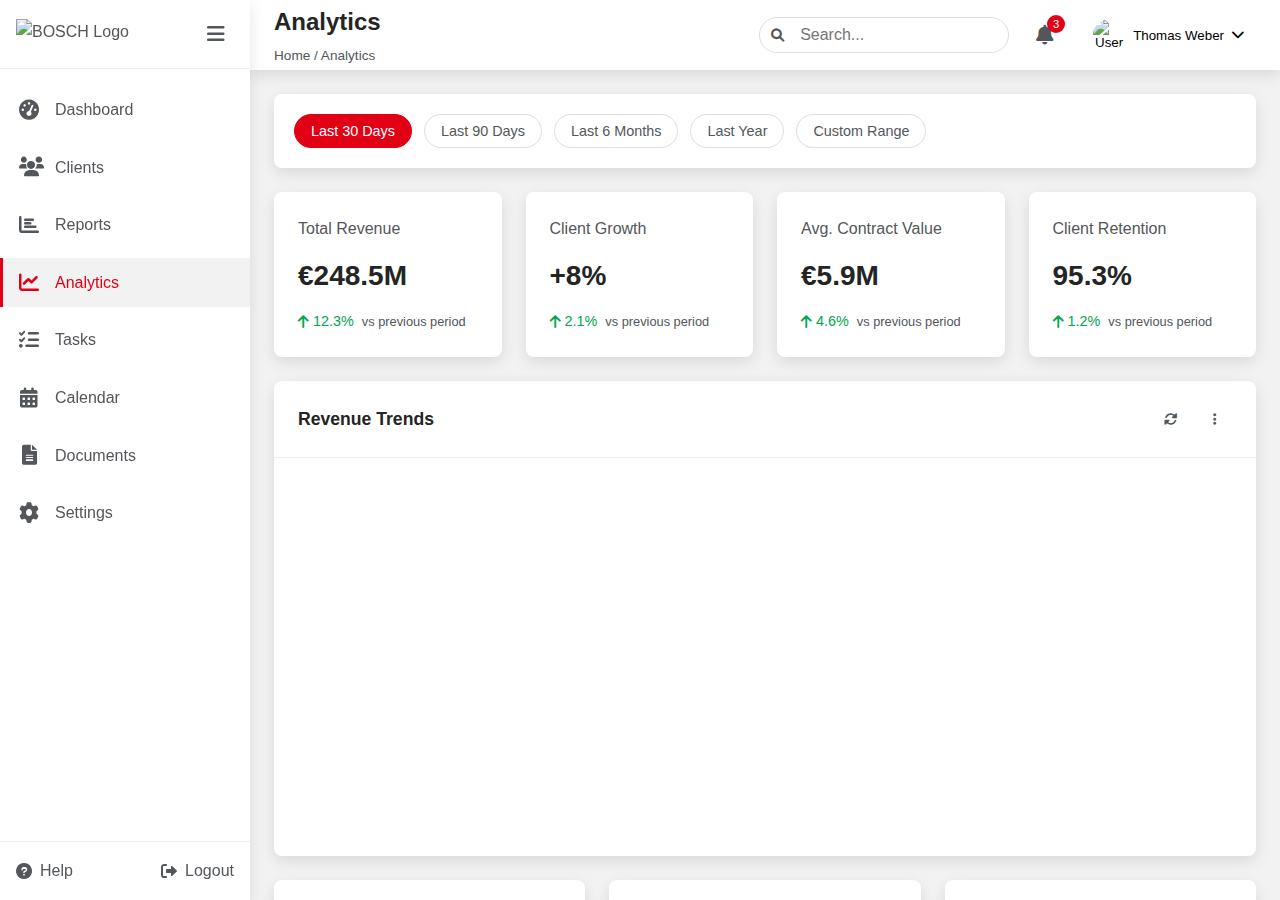
==== commit 91b487f9: "update analytics.html" ====
--- a/analytics.html
+++ b/analytics.html
@@ -1,1145 +1,903 @@
 <!DOCTYPE html>
 <html lang="en">
-<head>
-    <meta charset="UTF-8">
-    <meta name="viewport" content="width=device-width, initial-scale=1.0">
+  <head>
+    <meta charset="UTF-8" />
+    <meta name="viewport" content="width=device-width, initial-scale=1.0" />
     <title>Analytics - BOSCH CMS</title>
-    <link rel="stylesheet" href="css/analytics.css">
-    <link rel="stylesheet" href="https://cdnjs.cloudflare.com/ajax/libs/font-awesome/6.0.0-beta3/css/all.min.css">
-    <link rel="shortcut icon" href="assets/favicon.ico" type="image/x-icon">
-</head>
-<body>
+    <link rel="stylesheet" href="css/analytics.css" />
+    <link
+      rel="stylesheet"
+      href="https://cdnjs.cloudflare.com/ajax/libs/font-awesome/6.0.0-beta3/css/all.min.css"
+    />
+    <link rel="shortcut icon" href="assets/favicon.ico" type="image/x-icon" />
+  </head>
+  <body>
     <div class="dashboard-container">
-        <!-- Sidebar Navigation -->
-        <aside class="sidebar">
-            <div class="sidebar-header">
-                <img src="assets/bosch-logo.png" alt="BOSCH Logo" class="logo">
-                <button class="sidebar-toggle" id="sidebarToggle">
-                    <i class="fas fa-bars"></i>
-                </button>
-            </div>
-            
-            <nav class="sidebar-nav">
-                <ul>
-                    <li>
-                        <a href="dashboard.html">
-                            <i class="fas fa-tachometer-alt"></i>
-                            <span>Dashboard</span>
-                        </a>
-                    </li>
-                    <li>
-                        <a href="clients.html">
-                            <i class="fas fa-users"></i>
-                            <span>Clients</span>
-                        </a>
-                    </li>
-                    <li>
-                        <a href="reports.html">
-                            <i class="fas fa-chart-bar"></i>
-                            <span>Reports</span>
-                        </a>
-                    </li>
-                    <li class="active">
-                        <a href="analytics.html">
-                            <i class="fas fa-chart-line"></i>
-                            <span>Analytics</span>
-                        </a>
-                    </li>
-                    <li>
-                        <a href="tasks.html">
-                            <i class="fas fa-tasks"></i>
-                            <span>Tasks</span>
-                        </a>
-                    </li>
-                    <li>
-                        <a href="calendar.html">
-                            <i class="fas fa-calendar-alt"></i>
-                            <span>Calendar</span>
-                        </a>
-                    </li>
-                    <li>
-                        <a href="documents.html">
-                            <i class="fas fa-file-alt"></i>
-                            <span>Documents</span>
-                        </a>
-                    </li>
-                    <li>
-                        <a href="settings.html">
-                            <i class="fas fa-cog"></i>
-                            <span>Settings</span>
-                        </a>
-                    </li>
-                </ul>
+      <!-- Sidebar Navigation -->
+      <aside class="sidebar">
+        <div class="sidebar-header">
+          <img src="assets/bosch-logo.png" alt="BOSCH Logo" class="logo" />
+          <button class="sidebar-toggle" id="sidebarToggle">
+            <i class="fas fa-bars"></i>
+          </button>
+        </div>
+
+        <nav class="sidebar-nav">
+          <ul>
+            <li>
+              <a href="dashboard.html">
+                <i class="fas fa-tachometer-alt"></i>
+                <span>Dashboard</span>
+              </a>
+            </li>
+            <li>
+              <a href="clients.html">
+                <i class="fas fa-users"></i>
+                <span>Clients</span>
+              </a>
+            </li>
+            <li>
+              <a href="reports.html">
+                <i class="fas fa-chart-bar"></i>
+                <span>Reports</span>
+              </a>
+            </li>
+            <li class="active">
+              <a href="analytics.html">
+                <i class="fas fa-chart-line"></i>
+                <span>Analytics</span>
+              </a>
+            </li>
+            <li>
+              <a href="tasks.html">
+                <i class="fas fa-tasks"></i>
+                <span>Tasks</span>
+              </a>
+            </li>
+            <li>
+              <a href="calendar.html">
+                <i class="fas fa-calendar-alt"></i>
+                <span>Calendar</span>
+              </a>
+            </li>
+            <li>
+              <a href="documents.html">
+                <i class="fas fa-file-alt"></i>
+                <span>Documents</span>
+              </a>
+            </li>
+            <li>
+              <a href="settings.html">
+                <i class="fas fa-cog"></i>
+                <span>Settings</span>
+              </a>
+            </li>
+          </ul>
+        </nav>
+
+        <div class="sidebar-footer">
+          <a href="help.html">
+            <i class="fas fa-question-circle"></i>
+            <span>Help</span>
+          </a>
+          <a href="index.html" id="logoutBtn">
+            <i class="fas fa-sign-out-alt"></i>
+            <span>Logout</span>
+          </a>
+        </div>
+      </aside>
+
+      <!-- Main Content Area -->
+      <main class="main-content">
+        <!-- Top Navigation Bar -->
+        <header class="top-navbar">
+          <div class="page-title">
+            <h1>Analytics</h1>
+            <nav class="breadcrumb">
+              <span>Home</span> /
+              <span>Analytics</span>
             </nav>
-            
-            <div class="sidebar-footer">
-                <a href="help.html">
-                    <i class="fas fa-question-circle"></i>
-                    <span>Help</span>
-                </a>
-                <a href="index.html" id="logoutBtn">
-                    <i class="fas fa-sign-out-alt"></i>
-                    <span>Logout</span>
-                </a>
-            </div>
-        </aside>
-
-        <!-- Main Content Area -->
-        <main class="main-content">
-            <!-- Top Navigation Bar -->
-<header class="top-navbar">
-    <div class="header-left">
-        <h1>Analytics</h1>
-        <div class="breadcrumb-container">
-            <nav class="breadcrumb">
-                <a href="dashboard.html">Dashboard</a> / 
-                <span>Analytics</span>
-            </nav>
-        </div>
-    </div>
-    
-    <div class="navbar-actions">
-        <div class="search-container">
-            <span class="search-icon">
+          </div>
+
+          <div class="navbar-actions">
+            <div class="search-container">
+              <input type="text" placeholder="Search..." id="globalSearch" />
+              <button class="search-btn">
                 <i class="fas fa-search"></i>
-            </span>
-            <input type="text" placeholder="Search analytics..." id="analyticsSearch">
-        </div>
-        
-        <div class="notifications">
-            <button class="notification-btn">
+              </button>
+            </div>
+
+            <div class="notifications">
+              <button class="notification-btn">
                 <i class="fas fa-bell"></i>
                 <span class="notification-badge">3</span>
-            </button>
-            <div class="notification-dropdown">
+              </button>
+              <div class="notification-dropdown">
                 <div class="notification-header">
-                    <h3>Notifications</h3>
-                    <a href="#" id="markAllRead">Mark all as read</a>
+                  <h3>Notifications</h3>
+                  <a href="#" id="markAllRead">Mark all as read</a>
                 </div>
                 <ul class="notification-list">
-                    <li class="unread">
-                        <div class="notification-icon">
-                            <i class="fas fa-user-plus"></i>
-                        </div>
-                        <div class="notification-content">
-                            <p>New client <strong>Stuttgart Plant</strong> has been added</p>
-                            <span class="notification-time">1 hour ago</span>
-                        </div>
-                    </li>
-                    <li class="unread">
-                        <div class="notification-icon">
-                            <i class="fas fa-file-alt"></i>
-                        </div>
-                        <div class="notification-content">
-                            <p>Monthly report for <strong>Munich Plant</strong> is ready</p>
-                            <span class="notification-time">3 hours ago</span>
-                        </div>
-                    </li>
-                    <li class="unread">
-                        <div class="notification-icon">
-                            <i class="fas fa-exclamation-triangle"></i>
-                        </div>
-                        <div class="notification-content">
-                            <p><strong>Berlin Plant</strong> contract is expiring in 7 days</p>
-                            <span class="notification-time">Yesterday</span>
-                        </div>
-                    </li>
+                  <li class="unread">
+                    <div class="notification-icon">
+                      <i class="fas fa-user-plus"></i>
+                    </div>
+                    <div class="notification-content">
+                      <p>
+                        New client <strong>Stuttgart Plant</strong> has been
+                        added
+                      </p>
+                      <span class="notification-time">1 hour ago</span>
+                    </div>
+                  </li>
+                  <li class="unread">
+                    <div class="notification-icon">
+                      <i class="fas fa-file-alt"></i>
+                    </div>
+                    <div class="notification-content">
+                      <p>
+                        Monthly report for <strong>Munich Plant</strong> is
+                        ready
+                      </p>
+                      <span class="notification-time">3 hours ago</span>
+                    </div>
+                  </li>
+                  <li class="unread">
+                    <div class="notification-icon">
+                      <i class="fas fa-exclamation-triangle"></i>
+                    </div>
+                    <div class="notification-content">
+                      <p>
+                        <strong>Berlin Plant</strong> contract is expiring in 7
+                        days
+                      </p>
+                      <span class="notification-time">Yesterday</span>
+                    </div>
+                  </li>
+                  <li>
+                    <div class="notification-icon">
+                      <i class="fas fa-tasks"></i>
+                    </div>
+                    <div class="notification-content">
+                      <p>
+                        Task <strong>Update Client Information</strong> has been
+                        completed
+                      </p>
+                      <span class="notification-time">2 days ago</span>
+                    </div>
+                  </li>
                 </ul>
                 <div class="notification-footer">
-                    <a href="notifications.html">View all notifications</a>
-                </div>
-            </div>
+                  <a href="notifications.html">View all notifications</a>
+                </div>
+              </div>
+            </div>
+
+            <div class="user-profile">
+              <button class="profile-btn">
+                <img src="assets/user-avatar.jpg" alt="User Avatar" />
+                <span>Thomas Weber</span>
+                <i class="fas fa-chevron-down"></i>
+              </button>
+              <div class="profile-dropdown">
+                <ul>
+                  <li>
+                    <a href="profile.html">
+                      <i class="fas fa-user"></i>
+                      My Profile
+                    </a>
+                  </li>
+                  <li>
+                    <a href="settings.html">
+                      <i class="fas fa-cog"></i>
+                      Settings
+                    </a>
+                  </li>
+                  <li>
+                    <a href="help.html">
+                      <i class="fas fa-question-circle"></i>
+                      Help Center
+                    </a>
+                  </li>
+                  <li class="divider"></li>
+                  <li>
+                    <a href="index.html" id="logoutBtnMenu">
+                      <i class="fas fa-sign-out-alt"></i>
+                      Logout
+                    </a>
+                  </li>
+                </ul>
+              </div>
+            </div>
+          </div>
+        </header>
+
+        <!-- Analytics Content -->
+        <div class="content-wrapper">
+          <!-- Date Range Filter -->
+          <div class="date-range-filter">
+            <div class="date-range-presets">
+              <button class="date-preset active" data-range="30">
+                Last 30 Days
+              </button>
+              <button class="date-preset" data-range="90">Last 90 Days</button>
+              <button class="date-preset" data-range="180">
+                Last 6 Months
+              </button>
+              <button class="date-preset" data-range="365">Last Year</button>
+              <button class="date-preset" data-range="custom">
+                Custom Range
+              </button>
+            </div>
+            <div class="date-range-custom" style="display: none">
+              <div class="date-inputs">
+                <div class="date-input-group">
+                  <label for="startDate">Start Date</label>
+                  <input type="date" id="startDate" />
+                </div>
+                <span class="date-separator">to</span>
+                <div class="date-input-group">
+                  <label for="endDate">End Date</label>
+                  <input type="date" id="endDate" />
+                </div>
+              </div>
+              <button class="btn btn-primary" id="applyDateRange">Apply</button>
+            </div>
+          </div>
+
+          <!-- KPI Summary Cards -->
+          <div class="kpi-cards">
+            <div class="kpi-card">
+              <div class="kpi-title">Total Revenue</div>
+              <div class="kpi-value">€248.5M</div>
+              <div class="kpi-trend positive">
+                <i class="fas fa-arrow-up"></i> 12.3%
+                <span>vs previous period</span>
+              </div>
+            </div>
+
+            <div class="kpi-card">
+              <div class="kpi-title">Client Growth</div>
+              <div class="kpi-value">+8%</div>
+              <div class="kpi-trend positive">
+                <i class="fas fa-arrow-up"></i> 2.1%
+                <span>vs previous period</span>
+              </div>
+            </div>
+
+            <div class="kpi-card">
+              <div class="kpi-title">Avg. Contract Value</div>
+              <div class="kpi-value">€5.9M</div>
+              <div class="kpi-trend positive">
+                <i class="fas fa-arrow-up"></i> 4.6%
+                <span>vs previous period</span>
+              </div>
+            </div>
+
+            <div class="kpi-card">
+              <div class="kpi-title">Client Retention</div>
+              <div class="kpi-value">95.3%</div>
+              <div class="kpi-trend positive">
+                <i class="fas fa-arrow-up"></i> 1.2%
+                <span>vs previous period</span>
+              </div>
+            </div>
+          </div>
+
+          <!-- Main Analytics Dashboard -->
+          <div class="analytics-dashboard">
+            <!-- Revenue Trends -->
+            <div class="analytics-card large">
+              <div class="card-header">
+                <h3>Revenue Trends</h3>
+                <div class="card-actions">
+                  <button class="btn-icon" title="Refresh">
+                    <i class="fas fa-sync-alt"></i>
+                  </button>
+                  <button class="btn-icon" title="More Options">
+                    <i class="fas fa-ellipsis-v"></i>
+                  </button>
+                </div>
+              </div>
+              <div class="card-body">
+                <div class="chart-container large">
+                  <canvas id="revenueTrendChart"></canvas>
+                </div>
+              </div>
+            </div>
+
+            <!-- Client Distribution -->
+            <div class="analytics-card">
+              <div class="card-header">
+                <h3>Client Distribution</h3>
+                <div class="card-actions">
+                  <button class="btn-icon" title="Refresh">
+                    <i class="fas fa-sync-alt"></i>
+                  </button>
+                  <button class="btn-icon" title="More Options">
+                    <i class="fas fa-ellipsis-v"></i>
+                  </button>
+                </div>
+              </div>
+              <div class="card-body">
+                <div class="chart-container">
+                  <canvas id="clientDistributionChart"></canvas>
+                </div>
+              </div>
+            </div>
+
+            <!-- Performance by Region -->
+            <div class="analytics-card">
+              <div class="card-header">
+                <h3>Performance by Region</h3>
+                <div class="card-actions">
+                  <button class="btn-icon" title="Refresh">
+                    <i class="fas fa-sync-alt"></i>
+                  </button>
+                  <button class="btn-icon" title="More Options">
+                    <i class="fas fa-ellipsis-v"></i>
+                  </button>
+                </div>
+              </div>
+              <div class="card-body">
+                <div class="chart-container">
+                  <canvas id="regionPerformanceChart"></canvas>
+                </div>
+              </div>
+            </div>
+
+            <!-- Top Performing Clients -->
+            <div class="analytics-card">
+              <div class="card-header">
+                <h3>Top Performing Clients</h3>
+                <div class="card-actions">
+                  <a href="#" class="view-all">View All</a>
+                </div>
+              </div>
+              <div class="card-body">
+                <ul class="ranking-list">
+                  <li class="ranking-item">
+                    <div class="rank">1</div>
+                    <div class="rank-info">
+                      <h4>Stuttgart Plant</h4>
+                      <p>Automotive Manufacturing</p>
+                    </div>
+                    <div class="rank-value">€8.5M</div>
+                  </li>
+                  <li class="ranking-item">
+                    <div class="rank">2</div>
+                    <div class="rank-info">
+                      <h4>Munich Plant</h4>
+                      <p>Electronics Manufacturing</p>
+                    </div>
+                    <div class="rank-value">€6.2M</div>
+                  </li>
+                  <li class="ranking-item">
+                    <div class="rank">3</div>
+                    <div class="rank-info">
+                      <h4>Shanghai Plant</h4>
+                      <p>Automotive Manufacturing</p>
+                    </div>
+                    <div class="rank-value">€5.8M</div>
+                  </li>
+                  <li class="ranking-item">
+                    <div class="rank">4</div>
+                    <div class="rank-info">
+                      <h4>Chicago Distribution</h4>
+                      <p>Distribution Center</p>
+                    </div>
+                    <div class="rank-value">€5.2M</div>
+                  </li>
+                  <li class="ranking-item">
+                    <div class="rank">5</div>
+                    <div class="rank-info">
+                      <h4>Berlin Plant</h4>
+                      <p>Research & Development</p>
+                    </div>
+                    <div class="rank-value">€4.7M</div>
+                  </li>
+                </ul>
+              </div>
+            </div>
+
+            <!-- Growth Opportunities -->
+            <div class="analytics-card">
+              <div class="card-header">
+                <h3>Growth Opportunities</h3>
+                <div class="card-actions">
+                  <a href="#" class="view-all">View All</a>
+                </div>
+              </div>
+              <div class="card-body">
+                <ul class="ranking-list">
+                  <li class="ranking-item">
+                    <div class="rank">
+                      <i class="fas fa-arrow-up positive"></i>
+                    </div>
+                    <div class="rank-info">
+                      <h4>São Paulo Plant</h4>
+                      <p>20.5% growth potential</p>
+                    </div>
+                    <div class="rank-value">
+                      <span class="badge badge-success">High</span>
+                    </div>
+                  </li>
+                  <li class="ranking-item">
+                    <div class="rank">
+                      <i class="fas fa-arrow-up positive"></i>
+                    </div>
+                    <div class="rank-info">
+                      <h4>Bangalore Facility</h4>
+                      <p>18.2% growth potential</p>
+                    </div>
+                    <div class="rank-value">
+                      <span class="badge badge-success">High</span>
+                    </div>
+                  </li>
+                  <li class="ranking-item">
+                    <div class="rank">
+                      <i class="fas fa-arrow-up positive"></i>
+                    </div>
+                    <div class="rank-info">
+                      <h4>Chicago Distribution</h4>
+                      <p>12.7% growth potential</p>
+                    </div>
+                    <div class="rank-value">
+                      <span class="badge badge-warning">Medium</span>
+                    </div>
+                  </li>
+                  <li class="ranking-item">
+                    <div class="rank">
+                      <i class="fas fa-arrow-up positive"></i>
+                    </div>
+                    <div class="rank-info">
+                      <h4>Munich Plant</h4>
+                      <p>9.4% growth potential</p>
+                    </div>
+                    <div class="rank-value">
+                      <span class="badge badge-warning">Medium</span>
+                    </div>
+                  </li>
+                  <li class="ranking-item">
+                    <div class="rank">
+                      <i class="fas fa-arrow-up positive"></i>
+                    </div>
+                    <div class="rank-info">
+                      <h4>Berlin Plant</h4>
+                      <p>5.2% growth potential</p>
+                    </div>
+                    <div class="rank-value">
+                      <span class="badge badge-secondary">Low</span>
+                    </div>
+                  </li>
+                </ul>
+              </div>
+            </div>
+
+            <!-- Retention Risk Clients -->
+            <div class="analytics-card">
+              <div class="card-header">
+                <h3>Retention Risk</h3>
+                <div class="card-actions">
+                  <a href="#" class="view-all">View All</a>
+                </div>
+              </div>
+              <div class="card-body">
+                <ul class="ranking-list">
+                  <li class="ranking-item">
+                    <div class="rank">
+                      <i class="fas fa-exclamation-triangle warning"></i>
+                    </div>
+                    <div class="rank-info">
+                      <h4>Berlin Plant</h4>
+                      <p>Contract expires in 7 days</p>
+                    </div>
+                    <div class="rank-value">
+                      <span class="badge badge-danger">High Risk</span>
+                    </div>
+                  </li>
+                  <li class="ranking-item">
+                    <div class="rank">
+                      <i class="fas fa-exclamation-triangle warning"></i>
+                    </div>
+                    <div class="rank-info">
+                      <h4>Chicago Distribution</h4>
+                      <p>3 months since last contact</p>
+                    </div>
+                    <div class="rank-value">
+                      <span class="badge badge-warning">Medium Risk</span>
+                    </div>
+                  </li>
+                  <li class="ranking-item">
+                    <div class="rank">
+                      <i class="fas fa-exclamation-triangle warning"></i>
+                    </div>
+                    <div class="rank-info">
+                      <h4>Bangalore Facility</h4>
+                      <p>Decreasing engagement</p>
+                    </div>
+                    <div class="rank-value">
+                      <span class="badge badge-warning">Medium Risk</span>
+                    </div>
+                  </li>
+                </ul>
+              </div>
+            </div>
+          </div>
+
+          <!-- Comparison and Forecasting Section -->
+          <div class="section-header">
+            <h2>Analysis & Forecasting</h2>
+            <a href="#" class="view-all">View Full Reports</a>
+          </div>
+
+          <div class="analytics-dashboard">
+            <!-- Year over Year Comparison -->
+            <div class="analytics-card large">
+              <div class="card-header">
+                <h3>Year over Year Comparison</h3>
+                <div class="card-actions">
+                  <button class="btn-icon" title="Refresh">
+                    <i class="fas fa-sync-alt"></i>
+                  </button>
+                  <button class="btn-icon" title="More Options">
+                    <i class="fas fa-ellipsis-v"></i>
+                  </button>
+                </div>
+              </div>
+              <div class="card-body">
+                <div class="chart-container large">
+                  <canvas id="yearComparisonChart"></canvas>
+                </div>
+              </div>
+            </div>
+
+            <!-- Revenue Forecast -->
+            <div class="analytics-card">
+              <div class="card-header">
+                <h3>Revenue Forecast</h3>
+                <div class="card-actions">
+                  <button class="btn-icon" title="Refresh">
+                    <i class="fas fa-sync-alt"></i>
+                  </button>
+                  <button class="btn-icon" title="More Options">
+                    <i class="fas fa-ellipsis-v"></i>
+                  </button>
+                </div>
+              </div>
+              <div class="card-body">
+                <div class="chart-container">
+                  <canvas id="revenueForecastChart"></canvas>
+                </div>
+              </div>
+            </div>
+
+            <!-- Seasonal Trends -->
+            <div class="analytics-card">
+              <div class="card-header">
+                <h3>Seasonal Trends</h3>
+                <div class="card-actions">
+                  <button class="btn-icon" title="Refresh">
+                    <i class="fas fa-sync-alt"></i>
+                  </button>
+                  <button class="btn-icon" title="More Options">
+                    <i class="fas fa-ellipsis-v"></i>
+                  </button>
+                </div>
+              </div>
+              <div class="card-body">
+                <div class="chart-container">
+                  <canvas id="seasonalTrendsChart"></canvas>
+                </div>
+              </div>
+            </div>
+
+            <!-- Key Insights -->
+            <div class="analytics-card">
+              <div class="card-header">
+                <h3>Key Insights</h3>
+                <div class="card-actions">
+                  <button class="btn-icon" title="Refresh">
+                    <i class="fas fa-sync-alt"></i>
+                  </button>
+                </div>
+              </div>
+              <div class="card-body insight-list">
+                <div class="insight-item">
+                  <div class="insight-icon positive">
+                    <i class="fas fa-arrow-up"></i>
+                  </div>
+                  <div class="insight-content">
+                    <h4>Revenue Growth</h4>
+                    <p>
+                      Revenue has increased by 12.3% compared to the same period
+                      last year, primarily driven by growth in the Automotive
+                      sector.
+                    </p>
+                  </div>
+                </div>
+                <div class="insight-item">
+                  <div class="insight-icon positive">
+                    <i class="fas fa-users"></i>
+                  </div>
+                  <div class="insight-content">
+                    <h4>Client Acquisition</h4>
+                    <p>
+                      Client acquisition rate has improved by 8%, with
+                      particularly strong growth in the Asia-Pacific region.
+                    </p>
+                  </div>
+                </div>
+                <div class="insight-item">
+                  <div class="insight-icon warning">
+                    <i class="fas fa-exclamation-triangle"></i>
+                  </div>
+                  <div class="insight-content">
+                    <h4>Contract Renewals</h4>
+                    <p>
+                      3 major contracts are due for renewal in the next 30 days.
+                      Historical renewal rate is 92%.
+                    </p>
+                  </div>
+                </div>
+                <div class="insight-item">
+                  <div class="insight-icon negative">
+                    <i class="fas fa-arrow-down"></i>
+                  </div>
+                  <div class="insight-content">
+                    <h4>Q3 Forecast Adjustment</h4>
+                    <p>
+                      Q3 revenue forecast has been adjusted down by 2.5% due to
+                      anticipated market fluctuations.
+                    </p>
+                  </div>
+                </div>
+              </div>
+            </div>
+          </div>
+
+          <!-- Advanced Analytics Section -->
+          <div class="section-header">
+            <h2>Advanced Analytics</h2>
+            <div class="section-actions">
+              <button class="btn btn-outline" id="exportAnalyticsBtn">
+                <i class="fas fa-download"></i> Export Data
+              </button>
+              <button class="btn btn-primary" id="customAnalyticsBtn">
+                <i class="fas fa-cogs"></i> Custom Analysis
+              </button>
+            </div>
+          </div>
+
+          <!-- Custom Analysis Form -->
+          <div class="custom-analysis-form">
+            <div class="form-row">
+              <div class="form-group">
+                <label for="analysisType">Analysis Type</label>
+                <select id="analysisType">
+                  <option value="correlation">Correlation Analysis</option>
+                  <option value="regression">Regression Analysis</option>
+                  <option value="segment">Segmentation Analysis</option>
+                  <option value="forecast">Predictive Forecast</option>
+                </select>
+              </div>
+              <div class="form-group">
+                <label for="analysisPrimary">Primary Metric</label>
+                <select id="analysisPrimary">
+                  <option value="revenue">Revenue</option>
+                  <option value="clients">Client Count</option>
+                  <option value="contracts">Contract Value</option>
+                  <option value="retention">Retention Rate</option>
+                </select>
+              </div>
+              <div class="form-group">
+                <label for="analysisSecondary">Secondary Metric</label>
+                <select id="analysisSecondary">
+                  <option value="none">None</option>
+                  <option value="time">Time (Temporal)</option>
+                  <option value="region">Region</option>
+                  <option value="type">Client Type</option>
+                  <option value="size">Client Size</option>
+                </select>
+              </div>
+              <div class="form-group">
+                <label>&nbsp;</label>
+                <button class="btn btn-primary" id="runAnalysisBtn">
+                  Run Analysis
+                </button>
+              </div>
+            </div>
+          </div>
+
+          <!-- Advanced Analytics Results (Initially Hidden) -->
+          <div class="advanced-analytics-result" style="display: none">
+            <div class="analytics-card large">
+              <div class="card-header">
+                <h3 id="analysisResultTitle">
+                  Correlation Analysis: Revenue vs Time
+                </h3>
+                <div class="card-actions">
+                  <button class="btn-icon" title="Download Results">
+                    <i class="fas fa-download"></i>
+                  </button>
+                  <button
+                    class="btn-icon"
+                    title="Close Analysis"
+                    id="closeAnalysisBtn"
+                  >
+                    <i class="fas fa-times"></i>
+                  </button>
+                </div>
+              </div>
+              <div class="card-body">
+                <div class="chart-container large">
+                  <canvas id="customAnalysisChart"></canvas>
+                </div>
+                <div class="analysis-insights">
+                  <h4>Analysis Insights</h4>
+                  <ul>
+                    <li>
+                      Strong positive correlation (0.87) between revenue and
+                      time period, indicating consistent growth
+                    </li>
+                    <li>Seasonal patterns detected with peaks in Q2 and Q4</li>
+                    <li>Confidence interval: 95% (p &lt; 0.05)</li>
+                    <li>
+                      Prediction accuracy: 92.5% based on historical data
+                      validation
+                    </li>
+                  </ul>
+                </div>
+              </div>
+            </div>
+          </div>
         </div>
-        
-        <div class="user-profile">
-            <div class="avatar-container">
-                <img src="assets/user-avatar.jpg" alt="User Avatar">
-            </div>
-            <div class="user-info">
-                <span class="user-label">User</span>
-                <span class="user-name">Thomas Weber</span>
-                <i class="fas fa-chevron-down"></i>
-            </div>
-            <div class="profile-dropdown">
-                <ul>
-                    <li>
-                        <a href="profile.html">
-                            <i class="fas fa-user"></i>
-                            My Profile
-                        </a>
-                    </li>
-                    <li>
-                        <a href="settings.html">
-                            <i class="fas fa-cog"></i>
-                            Settings
-                        </a>
-                    </li>
-                    <li>
-                        <a href="help.html">
-                            <i class="fas fa-question-circle"></i>
-                            Help Center
-                        </a>
-                    </li>
-                    <li class="divider"></li>
-                    <li>
-                        <a href="index.html" id="logoutBtnMenu">
-                            <i class="fas fa-sign-out-alt"></i>
-                            Logout
-                        </a>
-                    </li>
-                </ul>
-            </div>
-        </div>
-    </div>
-</header>
-
-            <!-- Analytics Content -->
-            <div class="content-wrapper">
-                <!-- Date Range Filter -->
-                <div class="date-range-filter">
-                    <div class="date-range-presets">
-                        <button class="date-preset active" data-range="30">Last 30 Days</button>
-                        <button class="date-preset" data-range="90">Last 90 Days</button>
-                        <button class="date-preset" data-range="180">Last 6 Months</button>
-                        <button class="date-preset" data-range="365">Last Year</button>
-                        <button class="date-preset" data-range="custom">Custom Range</button>
-                    </div>
-                    <div class="date-range-custom" style="display: none;">
-                        <div class="date-inputs">
-                            <div class="date-input-group">
-                                <label for="startDate">Start Date</label>
-                                <input type="date" id="startDate">
-                            </div>
-                            <span class="date-separator">to</span>
-                            <div class="date-input-group">
-                                <label for="endDate">End Date</label>
-                                <input type="date" id="endDate">
-                            </div>
-                        </div>
-                        <button class="btn btn-primary" id="applyDateRange">Apply</button>
-                    </div>
-                </div>
-
-                <!-- KPI Summary Cards -->
-                <div class="kpi-cards">
-                    <div class="kpi-card">
-                        <div class="kpi-title">Avg. Contract Value</div>
-                        <div class="kpi-value">€5.9M</div>
-                        <div class="kpi-trend positive">
-                            <i class="fas fa-arrow-up"></i> 4.6%
-                            <span>vs previous period</span>
-                        </div>
-                    </div>
-                    
-                    <div class="kpi-card">
-                        <div class="kpi-title">Client Retention</div>
-                        <div class="kpi-value">95.3%</div>
-                        <div class="kpi-trend positive">
-                            <i class="fas fa-arrow-up"></i> 1.2%
-                            <span>vs previous period</span>
-                        </div>
-                    </div>
-                </div>
-
-                <!-- Main Analytics Dashboard -->
-                <div class="analytics-dashboard">
-                    <!-- Revenue Trends -->
-                    <div class="analytics-card large">
-                        <div class="card-header">
-                            <h3>Revenue Trends</h3>
-                            <div class="card-actions">
-                                <button class="btn-icon" title="Refresh">
-                                    <i class="fas fa-sync-alt"></i>
-                                </button>
-                                <button class="btn-icon" title="More Options">
-                                    <i class="fas fa-ellipsis-v"></i>
-                                </button>
-                            </div>
-                        </div>
-                        <div class="card-body">
-                            <div class="chart-container large">
-                                <canvas id="revenueTrendChart"></canvas>
-                            </div>
-                        </div>
-                    </div>
-                    
-                    <!-- Client Distribution -->
-                    <div class="analytics-card">
-                        <div class="card-header">
-                            <h3>Client Distribution</h3>
-                            <div class="card-actions">
-                                <button class="btn-icon" title="Refresh">
-                                    <i class="fas fa-sync-alt"></i>
-                                </button>
-                                <button class="btn-icon" title="More Options">
-                                    <i class="fas fa-ellipsis-v"></i>
-                                </button>
-                            </div>
-                        </div>
-                        <div class="card-body">
-                            <div class="chart-container">
-                                <canvas id="clientDistributionChart"></canvas>
-                            </div>
-                        </div>
-                    </div>
-                    
-                    <!-- Performance by Region -->
-                    <div class="analytics-card">
-                        <div class="card-header">
-                            <h3>Performance by Region</h3>
-                            <div class="card-actions">
-                                <button class="btn-icon" title="Refresh">
-                                    <i class="fas fa-sync-alt"></i>
-                                </button>
-                                <button class="btn-icon" title="More Options">
-                                    <i class="fas fa-ellipsis-v"></i>
-                                </button>
-                            </div>
-                        </div>
-                        <div class="card-body">
-                            <div class="chart-container">
-                                <canvas id="regionPerformanceChart"></canvas>
-                            </div>
-                        </div>
-                    </div>
-                    
-                    <!-- Top Performing Clients -->
-                    <div class="analytics-card">
-                        <div class="card-header">
-                            <h3>Top Performing Clients</h3>
-                            <div class="card-actions">
-                                <a href="#" class="view-all">View All</a>
-                            </div>
-                        </div>
-                        <div class="card-body">
-                            <ul class="ranking-list">
-                                <li class="ranking-item">
-                                    <div class="rank">1</div>
-                                    <div class="rank-info">
-                                        <h4>Stuttgart Plant</h4>
-                                        <p>Automotive Manufacturing</p>
-                                    </div>
-                                    <div class="rank-value">€8.5M</div>
-                                </li>
-                                <li class="ranking-item">
-                                    <div class="rank">2</div>
-                                    <div class="rank-info">
-                                        <h4>Munich Plant</h4>
-                                        <p>Electronics Manufacturing</p>
-                                    </div>
-                                    <div class="rank-value">€6.2M</div>
-                                </li>
-                                <li class="ranking-item">
-                                    <div class="rank">3</div>
-                                    <div class="rank-info">
-                                        <h4>Shanghai Plant</h4>
-                                        <p>Automotive Manufacturing</p>
-                                    </div>
-                                    <div class="rank-value">€5.8M</div>
-                                </li>
-                                <li class="ranking-item">
-                                    <div class="rank">4</div>
-                                    <div class="rank-info">
-                                        <h4>Chicago Distribution</h4>
-                                        <p>Distribution Center</p>
-                                    </div>
-                                    <div class="rank-value">€5.2M</div>
-                                </li>
-                                <li class="ranking-item">
-                                    <div class="rank">5</div>
-                                    <div class="rank-info">
-                                        <h4>Berlin Plant</h4>
-                                        <p>Research & Development</p>
-                                    </div>
-                                    <div class="rank-value">€4.7M</div>
-                                </li>
-                            </ul>
-                        </div>
-                    </div>
-                    
-                    <!-- Growth Opportunities -->
-                    <div class="analytics-card">
-                        <div class="card-header">
-                            <h3>Growth Opportunities</h3>
-                            <div class="card-actions">
-                                <a href="#" class="view-all">View All</a>
-                            </div>
-                        </div>
-                        <div class="card-body">
-                            <ul class="ranking-list">
-                                <li class="ranking-item">
-                                    <div class="rank">
-                                        <i class="fas fa-arrow-up positive"></i>
-                                    </div>
-                                    <div class="rank-info">
-                                        <h4>São Paulo Plant</h4>
-                                        <p>20.5% growth potential</p>
-                                    </div>
-                                    <div class="rank-value"><span class="badge badge-success">High</span></div>
-                                </li>
-                                <li class="ranking-item">
-                                    <div class="rank">
-                                        <i class="fas fa-arrow-up positive"></i>
-                                    </div>
-                                    <div class="rank-info">
-                                        <h4>Bangalore Facility</h4>
-                                        <p>18.2% growth potential</p>
-                                    </div>
-                                    <div class="rank-value"><span class="badge badge-success">High</span></div>
-                                </li>
-                                <li class="ranking-item">
-                                    <div class="rank">
-                                        <i class="fas fa-arrow-up positive"></i>
-                                    </div>
-                                    <div class="rank-info">
-                                        <h4>Chicago Distribution</h4>
-                                        <p>12.7% growth potential</p>
-                                    </div>
-                                    <div class="rank-value"><span class="badge badge-warning">Medium</span></div>
-                                </li>
-                                <li class="ranking-item">
-                                    <div class="rank">
-                                        <i class="fas fa-arrow-up positive"></i>
-                                    </div>
-                                    <div class="rank-info">
-                                        <h4>Munich Plant</h4>
-                                        <p>9.4% growth potential</p>
-                                    </div>
-                                    <div class="rank-value"><span class="badge badge-warning">Medium</span></div>
-                                </li>
-                                <li class="ranking-item">
-                                    <div class="rank">
-                                        <i class="fas fa-arrow-up positive"></i>
-                                    </div>
-                                    <div class="rank-info">
-                                        <h4>Berlin Plant</h4>
-                                        <p>5.2% growth potential</p>
-                                    </div>
-                                    <div class="rank-value"><span class="badge badge-secondary">Low</span></div>
-                                </li>
-                            </ul>
-                        </div>
-                    </div>
-                    
-                    <!-- Retention Risk Clients -->
-                    <div class="analytics-card">
-                        <div class="card-header">
-                            <h3>Retention Risk</h3>
-                            <div class="card-actions">
-                                <a href="#" class="view-all">View All</a>
-                            </div>
-                        </div>
-                        <div class="card-body">
-                            <ul class="ranking-list">
-                                <li class="ranking-item">
-                                    <div class="rank">
-                                        <i class="fas fa-exclamation-triangle warning"></i>
-                                    </div>
-                                    <div class="rank-info">
-                                        <h4>Berlin Plant</h4>
-                                        <p>Contract expires in 7 days</p>
-                                    </div>
-                                    <div class="rank-value"><span class="badge badge-danger">High Risk</span></div>
-                                </li>
-                                <li class="ranking-item">
-                                    <div class="rank">
-                                        <i class="fas fa-exclamation-triangle warning"></i>
-                                    </div>
-                                    <div class="rank-info">
-                                        <h4>Chicago Distribution</h4>
-                                        <p>3 months since last contact</p>
-                                    </div>
-                                    <div class="rank-value"><span class="badge badge-warning">Medium Risk</span></div>
-                                </li>
-                                <li class="ranking-item">
-                                    <div class="rank">
-                                        <i class="fas fa-exclamation-triangle warning"></i>
-                                    </div>
-                                    <div class="rank-info">
-                                        <h4>Bangalore Facility</h4>
-                                        <p>Decreasing engagement</p>
-                                    </div>
-                                    <div class="rank-value"><span class="badge badge-warning">Medium Risk</span></div>
-                                </li>
-                            </ul>
-                        </div>
-                    </div>
-                </div>
-
-                <!-- Comparison and Forecasting Section -->
-                <div class="section-header">
-                    <h2>Analysis & Forecasting</h2>
-                    <a href="#" class="view-all">View Full Reports</a>
-                </div>
-
-                <div class="analytics-dashboard">
-                    <!-- Year over Year Comparison -->
-                    <div class="analytics-card large">
-                        <div class="card-header">
-                            <h3>Year over Year Comparison</h3>
-                            <div class="card-actions">
-                                <button class="btn-icon" title="Refresh">
-                                    <i class="fas fa-sync-alt"></i>
-                                </button>
-                                <button class="btn-icon" title="More Options">
-                                    <i class="fas fa-ellipsis-v"></i>
-                                </button>
-                            </div>
-                        </div>
-                        <div class="card-body">
-                            <div class="chart-container large">
-                                <canvas id="yearComparisonChart"></canvas>
-                            </div>
-                        </div>
-                    </div>
-                    
-                    <!-- Revenue Forecast -->
-                    <div class="analytics-card">
-                        <div class="card-header">
-                            <h3>Revenue Forecast</h3>
-                            <div class="card-actions">
-                                <button class="btn-icon" title="Refresh">
-                                    <i class="fas fa-sync-alt"></i>
-                                </button>
-                                <button class="btn-icon" title="More Options">
-                                    <i class="fas fa-ellipsis-v"></i>
-                                </button>
-                            </div>
-                        </div>
-                        <div class="card-body">
-                            <div class="chart-container">
-                                <canvas id="revenueForecastChart"></canvas>
-                            </div>
-                        </div>
-                    </div>
-                    
-                    <!-- Seasonal Trends -->
-                    <div class="analytics-card">
-                        <div class="card-header">
-                            <h3>Seasonal Trends</h3>
-                            <div class="card-actions">
-                                <button class="btn-icon" title="Refresh">
-                                    <i class="fas fa-sync-alt"></i>
-                                </button>
-                                <button class="btn-icon" title="More Options">
-                                    <i class="fas fa-ellipsis-v"></i>
-                                </button>
-                            </div>
-                        </div>
-                        <div class="card-body">
-                            <div class="chart-container">
-                                <canvas id="seasonalTrendsChart"></canvas>
-                            </div>
-                        </div>
-                    </div>
-                    
-                    <!-- Key Insights -->
-                    <div class="analytics-card">
-                        <div class="card-header">
-                            <h3>Key Insights</h3>
-                            <div class="card-actions">
-                                <button class="btn-icon" title="Refresh">
-                                    <i class="fas fa-sync-alt"></i>
-                                </button>
-                            </div>
-                        </div>
-                        <div class="card-body insight-list">
-                            <div class="insight-item">
-                                <div class="insight-icon positive">
-                                    <i class="fas fa-arrow-up"></i>
-                                </div>
-                                <div class="insight-content">
-                                    <h4>Revenue Growth</h4>
-                                    <p>Revenue has increased by 12.3% compared to the same period last year, primarily driven by growth in the Automotive sector.</p>
-                                </div>
-                            </div>
-                            <div class="insight-item">
-                                <div class="insight-icon positive">
-                                    <i class="fas fa-users"></i>
-                                </div>
-                                <div class="insight-content">
-                                    <h4>Client Acquisition</h4>
-                                    <p>Client acquisition rate has improved by 8%, with particularly strong growth in the Asia-Pacific region.</p>
-                                </div>
-                            </div>
-                            <div class="insight-item">
-                                <div class="insight-icon warning">
-                                    <i class="fas fa-exclamation-triangle"></i>
-                                </div>
-                                <div class="insight-content">
-                                    <h4>Contract Renewals</h4>
-                                    <p>3 major contracts are due for renewal in the next 30 days. Historical renewal rate is 92%.</p>
-                                </div>
-                            </div>
-                            <div class="insight-item">
-                                <div class="insight-icon negative">
-                                    <i class="fas fa-arrow-down"></i>
-                                </div>
-                                <div class="insight-content">
-                                    <h4>Q3 Forecast Adjustment</h4>
-                                    <p>Q3 revenue forecast has been adjusted down by 2.5% due to anticipated market fluctuations.</p>
-                                </div>
-                            </div>
-                        </div>
-                    </div>
-                </div>
-
-                <!-- Advanced Analytics Section -->
-                <div class="section-header">
-                    <h2>Advanced Analytics</h2>
-                    <div class="section-actions">
-                        <button class="btn btn-outline" id="exportAnalyticsBtn">
-                            <i class="fas fa-download"></i> Export Data
-                        </button>
-                        <button class="btn btn-primary" id="customAnalyticsBtn">
-                            <i class="fas fa-cogs"></i> Custom Analysis
-                        </button>
-                    </div>
-                </div>
-
-                <!-- Custom Analysis Form -->
-                <div class="custom-analysis-form">
-                    <div class="form-row">
-                        <div class="form-group">
-                            <label for="analysisType">Analysis Type</label>
-                            <select id="analysisType">
-                                <option value="correlation">Correlation Analysis</option>
-                                <option value="regression">Regression Analysis</option>
-                                <option value="segment">Segmentation Analysis</option>
-                                <option value="forecast">Predictive Forecast</option>
-                            </select>
-                        </div>
-                        <div class="form-group">
-                            <label for="analysisPrimary">Primary Metric</label>
-                            <select id="analysisPrimary">
-                                <option value="revenue">Revenue</option>
-                                <option value="clients">Client Count</option>
-                                <option value="contracts">Contract Value</option>
-                                <option value="retention">Retention Rate</option>
-                            </select>
-                        </div>
-                        <div class="form-group">
-                            <label for="analysisSecondary">Secondary Metric</label>
-                            <select id="analysisSecondary">
-                                <option value="none">None</option>
-                                <option value="time">Time (Temporal)</option>
-                                <option value="region">Region</option>
-                                <option value="type">Client Type</option>
-                                <option value="size">Client Size</option>
-                            </select>
-                        </div>
-                        <div class="form-group">
-                            <label>&nbsp;</label>
-                            <button class="btn btn-primary" id="runAnalysisBtn">
-                                Run Analysis
-                            </button>
-                        </div>
-                    </div>
-                </div>
-
-                <!-- Advanced Analytics Results (Initially Hidden) -->
-                <div class="advanced-analytics-result" style="display: none;">
-                    <div class="analytics-card large">
-                        <div class="card-header">
-                            <h3 id="analysisResultTitle">Correlation Analysis: Revenue vs Time</h3>
-                            <div class="card-actions">
-                                <button class="btn-icon" title="Download Results">
-                                    <i class="fas fa-download"></i>
-                                </button>
-                                <button class="btn-icon" title="Close Analysis" id="closeAnalysisBtn">
-                                    <i class="fas fa-times"></i>
-                                </button>
-                            </div>
-                        </div>
-                        <div class="card-body">
-                            <div class="chart-container large">
-                                <canvas id="customAnalysisChart"></canvas>
-                            </div>
-                            <div class="analysis-insights">
-                                <h4>Analysis Insights</h4>
-                                <ul>
-                                    <li>Strong positive correlation (0.87) between revenue and time period, indicating consistent growth</li>
-                                    <li>Seasonal patterns detected with peaks in Q2 and Q4</li>
-                                    <li>Confidence interval: 95% (p &lt; 0.05)</li>
-                                    <li>Prediction accuracy: 92.5% based on historical data validation</li>
-                                </ul>
-                            </div>
-                        </div>
-                    </div>
-                </div>
-            </div>
-        </main>
+      </main>
     </div>
 
     <!-- Export Options Modal -->
     <div class="modal" id="exportModal">
-        <div class="modal-content">
-            <div class="modal-header">
-                <h2>Export Analytics Data</h2>
-                <button class="modal-close"><i class="fas fa-times"></i></button>
-            </div>
-            <div class="modal-body">
-                <form id="exportForm">
-                    <div class="form-group">
-                        <label for="exportDatasets">Select Datasets</label>
-                        <div class="checkbox-container">
-                            <div class="checkbox-item">
-                                <input type="checkbox" id="exportRevenue" checked>
-                                <label for="exportRevenue">Revenue Data</label>
-                            </div>
-                            <div class="checkbox-item">
-                                <input type="checkbox" id="exportClients" checked>
-                                <label for="exportClients">Client Distribution</label>
-                            </div>
-                            <div class="checkbox-item">
-                                <input type="checkbox" id="exportRegion" checked>
-                                <label for="exportRegion">Regional Performance</label>
-                            </div>
-                            <div class="checkbox-item">
-                                <input type="checkbox" id="exportForecast">
-                                <label for="exportForecast">Forecast Data</label>
-                            </div>
-                            <div class="checkbox-item">
-                                <input type="checkbox" id="exportTrends">
-                                <label for="exportTrends">Trend Analysis</label>
-                            </div>
-                        </div>
-                    </div>
-                    <div class="form-row">
-                        <div class="form-group">
-                            <label for="exportFormat">Export Format</label>
-                            <select id="exportFormat">
-                                <option value="excel">Excel (.xlsx)</option>
-                                <option value="csv">CSV</option>
-                                <option value="pdf">PDF Report</option>
-                                <option value="json">JSON</option>
-                            </select>
-                        </div>
-                        <div class="form-group">
-                            <label for="exportDateRange">Date Range</label>
-                            <select id="exportDateRange">
-                                <option value="current">Current Period</option>
-                                <option value="30">Last 30 Days</option>
-                                <option value="90">Last 90 Days</option>
-                                <option value="180">Last 6 Months</option>
-                                <option value="365">Last Year</option>
-                                <option value="all">All Available Data</option>
-                            </select>
-                        </div>
-                    </div>
-                    <div class="form-group">
-                        <label>Additional Options</label>
-                        <div class="checkbox-container">
-                            <div class="checkbox-item">
-                                <input type="checkbox" id="includeCharts" checked>
-                                <label for="includeCharts">Include Charts/Visualizations</label>
-                            </div>
-                            <div class="checkbox-item">
-                                <input type="checkbox" id="includeAnalysis" checked>
-                                <label for="includeAnalysis">Include Analysis/Insights</label>
-                            </div>
-                            <div class="checkbox-item">
-                                <input type="checkbox" id="scheduleExport">
-                                <label for="scheduleExport">Schedule Recurring Export</label>
-                            </div>
-                        </div>
-                    </div>
-                </form>
-            </div>
-            <div class="modal-footer">
-                <button class="btn btn-outline" id="cancelExportBtn">Cancel</button>
-                <button class="btn btn-primary" id="confirmExportBtn">Export Data</button>
-            </div>
+      <div class="modal-content">
+        <div class="modal-header">
+          <h2>Export Analytics Data</h2>
+          <button class="modal-close"><i class="fas fa-times"></i></button>
         </div>
+        <div class="modal-body">
+          <form id="exportForm">
+            <div class="form-group">
+              <label for="exportDatasets">Select Datasets</label>
+              <div class="checkbox-container">
+                <div class="checkbox-item">
+                  <input type="checkbox" id="exportRevenue" checked />
+                  <label for="exportRevenue">Revenue Data</label>
+                </div>
+                <div class="checkbox-item">
+                  <input type="checkbox" id="exportClients" checked />
+                  <label for="exportClients">Client Distribution</label>
+                </div>
+                <div class="checkbox-item">
+                  <input type="checkbox" id="exportRegion" checked />
+                  <label for="exportRegion">Regional Performance</label>
+                </div>
+                <div class="checkbox-item">
+                  <input type="checkbox" id="exportForecast" />
+                  <label for="exportForecast">Forecast Data</label>
+                </div>
+                <div class="checkbox-item">
+                  <input type="checkbox" id="exportTrends" />
+                  <label for="exportTrends">Trend Analysis</label>
+                </div>
+              </div>
+            </div>
+            <div class="form-row">
+              <div class="form-group">
+                <label for="exportFormat">Export Format</label>
+                <select id="exportFormat">
+                  <option value="excel">Excel (.xlsx)</option>
+                  <option value="csv">CSV</option>
+                  <option value="excel">Excel (.xlsx)</option>
+                  <option value="csv">CSV</option>
+                  <option value="pdf">PDF Report</option>
+                  <option value="json">JSON</option>
+                </select>
+              </div>
+              <div class="form-group">
+                <label for="exportDateRange">Date Range</label>
+                <select id="exportDateRange">
+                  <option value="current">Current Period</option>
+                  <option value="30">Last 30 Days</option>
+                  <option value="90">Last 90 Days</option>
+                  <option value="180">Last 6 Months</option>
+                  <option value="365">Last Year</option>
+                  <option value="all">All Available Data</option>
+                </select>
+              </div>
+            </div>
+            <div class="form-group">
+              <label>Additional Options</label>
+              <div class="checkbox-container">
+                <div class="checkbox-item">
+                  <input type="checkbox" id="includeCharts" checked />
+                  <label for="includeCharts"
+                    >Include Charts/Visualizations</label
+                  >
+                </div>
+                <div class="checkbox-item">
+                  <input type="checkbox" id="includeAnalysis" checked />
+                  <label for="includeAnalysis">Include Analysis/Insights</label>
+                </div>
+                <div class="checkbox-item">
+                  <input type="checkbox" id="scheduleExport" />
+                  <label for="scheduleExport">Schedule Recurring Export</label>
+                </div>
+              </div>
+            </div>
+          </form>
+        </div>
+        <div class="modal-footer">
+          <button class="btn btn-outline" id="cancelExportBtn">Cancel</button>
+          <button class="btn btn-primary" id="confirmExportBtn">
+            Export Data
+          </button>
+        </div>
+      </div>
+    </div>
+
+    <!-- AI Insights Modal -->
+    <div class="modal" id="allInsightsModal">
+      <div class="modal-content large">
+        <div class="modal-header">
+          <h2>All AI-Generated Insights</h2>
+          <button class="modal-close"><i class="fas fa-times"></i></button>
+        </div>
+        <div class="modal-body">
+          <div class="insights-filter">
+            <div class="filter-group">
+              <label for="insightTypeFilter">Type:</label>
+              <select id="insightTypeFilter">
+                <option value="all">All Types</option>
+                <option value="opportunity">Opportunities</option>
+                <option value="risk">Risks</option>
+                <option value="trend">Trends</option>
+                <option value="anomaly">Anomalies</option>
+              </select>
+            </div>
+            <div class="filter-group">
+              <label for="insightPriorityFilter">Priority:</label>
+              <select id="insightPriorityFilter">
+                <option value="all">All Priorities</option>
+                <option value="high">High</option>
+                <option value="medium">Medium</option>
+                <option value="low">Low</option>
+              </select>
+            </div>
+            <div class="filter-group">
+              <label for="insightDateFilter">Date Range:</label>
+              <select id="insightDateFilter">
+                <option value="all">All Time</option>
+                <option value="today">Today</option>
+                <option value="week">This Week</option>
+                <option value="month">This Month</option>
+              </select>
+            </div>
+          </div>
+          <div class="insights-list">
+            <!-- List of all insights will be dynamically populated -->
+          </div>
+        </div>
+        <div class="modal-footer">
+          <button class="btn btn-outline" id="exportInsightsBtn">
+            Export Insights
+          </button>
+          <button class="btn btn-primary" id="createTasksBtn">
+            Create Tasks from Insights
+          </button>
+        </div>
+      </div>
     </div>
 
     <!-- Include Chart.js for interactive charts -->
     <script src="https://cdnjs.cloudflare.com/ajax/libs/Chart.js/3.9.1/chart.min.js"></script>
     <script src="js/analytics.js"></script>
-</body>
-</html>title">Total Revenue</div>
-                        <div class="kpi-value">€248.5M</div>
-                        <div class="kpi-trend positive">
-                            <i class="fas fa-arrow-up"></i> 12.3%
-                            <span>vs previous period</span>
-                        </div>
-                    </div>
-                    
-                    <div class="kpi-card">
-                        <div class="kpi-title">Client Growth</div>
-                        <div class="kpi-value">+8%</div>
-                        <div class="kpi-trend positive">
-                            <i class="fas fa-arrow-up"></i> 2.1%
-                            <span>vs previous period</span>
-                        </div>
-                    </div>
-                    
-                    <div class="kpi-card">
-                        <div class="kpi-title">Avg. Contract Value</div><div class="kpi-card">
-                        <div class="kpi-title">Avg. Contract Value</div>
-                        <div class="kpi-value">€5.9M</div>
-                        <div class="kpi-trend positive">
-                            <i class="fas fa-arrow-up"></i> 4.6%
-                            <span>vs previous period</span>
-                        </div>
-                    </div>
-                    
-                    <div class="kpi-card">
-                        <div class="kpi-title">Client Retention</div>
-                        <div class="kpi-value">95.3%</div>
-                        <div class="kpi-trend positive">
-                            <i class="fas fa-arrow-up"></i> 1.2%
-                            <span>vs previous period</span>
-                        </div>
-                    </div>
-                </div>
-
-                <!-- Analytics Dashboard Section for Client Engagement Metrics -->
-                <div class="section-header">
-                    <h2>Client Engagement Metrics</h2>
-                    <div class="section-actions">
-                        <button class="btn btn-outline" id="refreshEngagementBtn">
-                            <i class="fas fa-sync-alt"></i> Refresh
-                        </button>
-                        <select id="engagementPeriodSelect">
-                            <option value="weekly">Weekly</option>
-                            <option value="monthly" selected>Monthly</option>
-                            <option value="quarterly">Quarterly</option>
-                        </select>
-                    </div>
-                </div>
-
-                <div class="analytics-dashboard">
-                    <!-- Client Engagement Score -->
-                    <div class="analytics-card">
-                        <div class="card-header">
-                            <h3>Engagement Score Trends</h3>
-                            <div class="card-actions">
-                                <button class="btn-icon" title="Information">
-                                    <i class="fas fa-info-circle"></i>
-                                </button>
-                                <button class="btn-icon" title="More Options">
-                                    <i class="fas fa-ellipsis-v"></i>
-                                </button>
-                            </div>
-                        </div>
-                        <div class="card-body">
-                            <div class="chart-container">
-                                <canvas id="engagementScoreChart"></canvas>
-                            </div>
-                        </div>
-                    </div>
-                    
-                    <!-- Meeting Frequency -->
-                    <div class="analytics-card">
-                        <div class="card-header">
-                            <h3>Meeting Frequency</h3>
-                            <div class="card-actions">
-                                <button class="btn-icon" title="Information">
-                                    <i class="fas fa-info-circle"></i>
-                                </button>
-                                <button class="btn-icon" title="More Options">
-                                    <i class="fas fa-ellipsis-v"></i>
-                                </button>
-                            </div>
-                        </div>
-                        <div class="card-body">
-                            <div class="chart-container">
-                                <canvas id="meetingFrequencyChart"></canvas>
-                            </div>
-                        </div>
-                    </div>
-                    
-                    <!-- Response Time -->
-                    <div class="analytics-card">
-                        <div class="card-header">
-                            <h3>Average Response Time</h3>
-                            <div class="card-actions">
-                                <button class="btn-icon" title="Information">
-                                    <i class="fas fa-info-circle"></i>
-                                </button>
-                                <button class="btn-icon" title="More Options">
-                                    <i class="fas fa-ellipsis-v"></i>
-                                </button>
-                            </div>
-                        </div>
-                        <div class="card-body">
-                            <div class="metric-large">
-                                <span class="metric-value">4.2</span>
-                                <span class="metric-unit">hours</span>
-                            </div>
-                            <div class="metric-comparison positive">
-                                <i class="fas fa-arrow-down"></i> 12% faster than previous period
-                            </div>
-                            <div class="mini-chart">
-                                <canvas id="responseTimeChart"></canvas>
-                            </div>
-                        </div>
-                    </div>
-                    
-                    <!-- Satisfaction Score -->
-                    <div class="analytics-card">
-                        <div class="card-header">
-                            <h3>Client Satisfaction Score</h3>
-                            <div class="card-actions">
-                                <button class="btn-icon" title="Information">
-                                    <i class="fas fa-info-circle"></i>
-                                </button>
-                                <button class="btn-icon" title="More Options">
-                                    <i class="fas fa-ellipsis-v"></i>
-                                </button>
-                            </div>
-                        </div>
-                        <div class="card-body">
-                            <div class="chart-container">
-                                <canvas id="satisfactionScoreChart"></canvas>
-                            </div>
-                            <div class="score-indicators">
-                                <div class="score-indicator">
-                                    <span class="indicator-label">NPS Score:</span>
-                                    <span class="indicator-value">68</span>
-                                    <span class="indicator-trend positive">+5</span>
-                                </div>
-                                <div class="score-indicator">
-                                    <span class="indicator-label">CSAT:</span>
-                                    <span class="indicator-value">92%</span>
-                                    <span class="indicator-trend positive">+2%</span>
-                                </div>
-                            </div>
-                        </div>
-                    </div>
-                </div>
-
-                <!-- Market Analysis Section -->
-                <div class="section-header">
-                    <h2>Market Analysis</h2>
-                    <div class="section-actions">
-                        <select id="marketRegionSelect">
-                            <option value="all">All Regions</option>
-                            <option value="europe">Europe</option>
-                            <option value="namerica">North America</option>
-                            <option value="samerica">South America</option>
-                            <option value="asia">Asia-Pacific</option>
-                        </select>
-                        <button class="btn btn-primary" id="marketAnalysisBtn">
-                            <i class="fas fa-search"></i> Analyze
-                        </button>
-                    </div>
-                </div>
-
-                <div class="analytics-dashboard">
-                    <!-- Market Share Analysis -->
-                    <div class="analytics-card">
-                        <div class="card-header">
-                            <h3>Market Share Analysis</h3>
-                            <div class="card-actions">
-                                <button class="btn-icon" title="Information">
-                                    <i class="fas fa-info-circle"></i>
-                                </button>
-                                <button class="btn-icon" title="More Options">
-                                    <i class="fas fa-ellipsis-v"></i>
-                                </button>
-                            </div>
-                        </div>
-                        <div class="card-body">
-                            <div class="chart-container">
-                                <canvas id="marketShareChart"></canvas>
-                            </div>
-                        </div>
-                    </div>
-                    
-                    <!-- Competitor Analysis -->
-                    <div class="analytics-card">
-                        <div class="card-header">
-                            <h3>Competitor Comparison</h3>
-                            <div class="card-actions">
-                                <button class="btn-icon" title="Information">
-                                    <i class="fas fa-info-circle"></i>
-                                </button>
-                                <button class="btn-icon" title="More Options">
-                                    <i class="fas fa-ellipsis-v"></i>
-                                </button>
-                            </div>
-                        </div>
-                        <div class="card-body">
-                            <div class="chart-container">
-                                <canvas id="competitorChart"></canvas>
-                            </div>
-                        </div>
-                    </div>
-                    
-                    <!-- Industry Trends -->
-                    <div class="analytics-card large">
-                        <div class="card-header">
-                            <h3>Industry Trends & Benchmarks</h3>
-                            <div class="card-actions">
-                                <button class="btn-icon" title="Information">
-                                    <i class="fas fa-info-circle"></i>
-                                </button>
-                                <button class="btn-icon" title="More Options">
-                                    <i class="fas fa-ellipsis-v"></i>
-                                </button>
-                            </div>
-                        </div>
-                        <div class="card-body">
-                            <div class="chart-container large">
-                                <canvas id="industryTrendsChart"></canvas>
-                            </div>
-                            <div class="benchmark-indicators">
-                                <div class="benchmark-item">
-                                    <div class="benchmark-label">Client Retention</div>
-                                    <div class="benchmark-bar">
-                                        <div class="benchmark-progress" style="width: 95.3%;">95.3%</div>
-                                    </div>
-                                    <div class="benchmark-industry">Industry Avg: 82.7%</div>
-                                </div>
-                                <div class="benchmark-item">
-                                    <div class="benchmark-label">Revenue Growth</div>
-                                    <div class="benchmark-bar">
-                                        <div class="benchmark-progress" style="width: 12.3%;">12.3%</div>
-                                    </div>
-                                    <div class="benchmark-industry">Industry Avg: 8.5%</div>
-                                </div>
-                                <div class="benchmark-item">
-                                    <div class="benchmark-label">Client Satisfaction</div>
-                                    <div class="benchmark-bar">
-                                        <div class="benchmark-progress" style="width: 92%;">92%</div>
-                                    </div>
-                                    <div class="benchmark-industry">Industry Avg: 85%</div>
-                                </div>
-                            </div>
-                        </div>
-                    </div>
-                </div>
-
-                <!-- Insights Panel -->
-                <div class="insights-panel">
-                    <div class="insights-header">
-                        <h2>AI-Generated Insights</h2>
-                        <div class="insights-actions">
-                            <button class="btn btn-outline btn-sm" id="refreshInsightsBtn">
-                                <i class="fas fa-sync-alt"></i> Refresh
-                            </button>
-                            <button class="btn btn-outline btn-sm" id="expandInsightsBtn">
-                                <i class="fas fa-expand-alt"></i> Expand
-                            </button>
-                        </div>
-                    </div>
-                    <div class="insights-content">
-                        <div class="insight-card">
-                            <div class="insight-icon">
-                                <i class="fas fa-lightbulb"></i>
-                            </div>
-                            <div class="insight-text">
-                                <h4>Revenue Opportunity</h4>
-                                <p>São Paulo Plant shows 20.5% growth potential. Consider sending a specialized team to evaluate expansion opportunities.</p>
-                            </div>
-                            <div class="insight-actions">
-                                <button class="btn-icon" title="Save Insight">
-                                    <i class="far fa-bookmark"></i>
-                                </button>
-                                <button class="btn-icon" title="Dismiss">
-                                    <i class="fas fa-times"></i>
-                                </button>
-                            </div>
-                        </div>
-                        <div class="insight-card">
-                            <div class="insight-icon warning">
-                                <i class="fas fa-exclamation-triangle"></i>
-                            </div>
-                            <div class="insight-text">
-                                <h4>Retention Risk Alert</h4>
-                                <p>Berlin Plant contract expires in 7 days. Historical data suggests 85% likelihood of renewal with proactive engagement.</p>
-                            </div>
-                            <div class="insight-actions">
-                                <button class="btn-icon" title="Save Insight">
-                                    <i class="far fa-bookmark"></i>
-                                </button>
-                                <button class="btn-icon" title="Dismiss">
-                                    <i class="fas fa-times"></i>
-                                </button>
-                            </div>
-                        </div>
-                        <div class="insight-card">
-                            <div class="insight-icon">
-                                <i class="fas fa-chart-line"></i>
-                            </div>
-                            <div class="insight-text">
-                                <h4>Trend Detection</h4>
-                                <p>Automotive manufacturing clients show 15% higher growth rate than other sectors. Consider reallocating resources to capitalize on this trend.</p>
-                            </div>
-                            <div class="insight-actions">
-                                <button class="btn-icon" title="Save Insight">
-                                    <i class="far fa-bookmark"></i>
-                                </button>
-                                <button class="btn-icon" title="Dismiss">
-                                    <i class="fas fa-times"></i>
-                                </button>
-                            </div>
-                        </div>
-                    </div>
-                    <div class="insights-footer">
-                        <button class="btn btn-text" id="viewAllInsightsBtn">
-                            View All Insights <i class="fas fa-arrow-right"></i>
-                        </button>
-                    </div>
-                </div>
-
-            </div>
-        </main>
-    </div>
-
-    <!-- AI Insights Modal -->
-    <div class="modal" id="allInsightsModal">
-        <div class="modal-content large">
-            <div class="modal-header">
-                <h2>All AI-Generated Insights</h2>
-                <button class="modal-close"><i class="fas fa-times"></i></button>
-            </div>
-            <div class="modal-body">
-                <div class="insights-filter">
-                    <div class="filter-group">
-                        <label for="insightTypeFilter">Type:</label>
-                        <select id="insightTypeFilter">
-                            <option value="all">All Types</option>
-                            <option value="opportunity">Opportunities</option>
-                            <option value="risk">Risks</option>
-                            <option value="trend">Trends</option>
-                            <option value="anomaly">Anomalies</option>
-                        </select>
-                    </div>
-                    <div class="filter-group">
-                        <label for="insightPriorityFilter">Priority:</label>
-                        <select id="insightPriorityFilter">
-                            <option value="all">All Priorities</option>
-                            <option value="high">High</option>
-                            <option value="medium">Medium</option>
-                            <option value="low">Low</option>
-                        </select>
-                    </div>
-                    <div class="filter-group">
-                        <label for="insightDateFilter">Date Range:</label>
-                        <select id="insightDateFilter">
-                            <option value="all">All Time</option>
-                            <option value="today">Today</option>
-                            <option value="week">This Week</option>
-                            <option value="month">This Month</option>
-                        </select>
-                    </div>
-                </div>
-                <div class="insights-list">
-                    <!-- List of all insights will be dynamically populated -->
-                </div>
-            </div>
-            <div class="modal-footer">
-                <button class="btn btn-outline" id="exportInsightsBtn">Export Insights</button>
-                <button class="btn btn-primary" id="createTasksBtn">Create Tasks from Insights</button>
-            </div>
-        </div>
-    </div>
-
-    <!-- Include Chart.js for interactive charts -->
-    <script src="https://cdnjs.cloudflare.com/ajax/libs/Chart.js/3.9.1/chart.min.js"></script>
-    <script src="js/analytics.js"></script>
-</body>
-</html>+  </body>
+</html>
